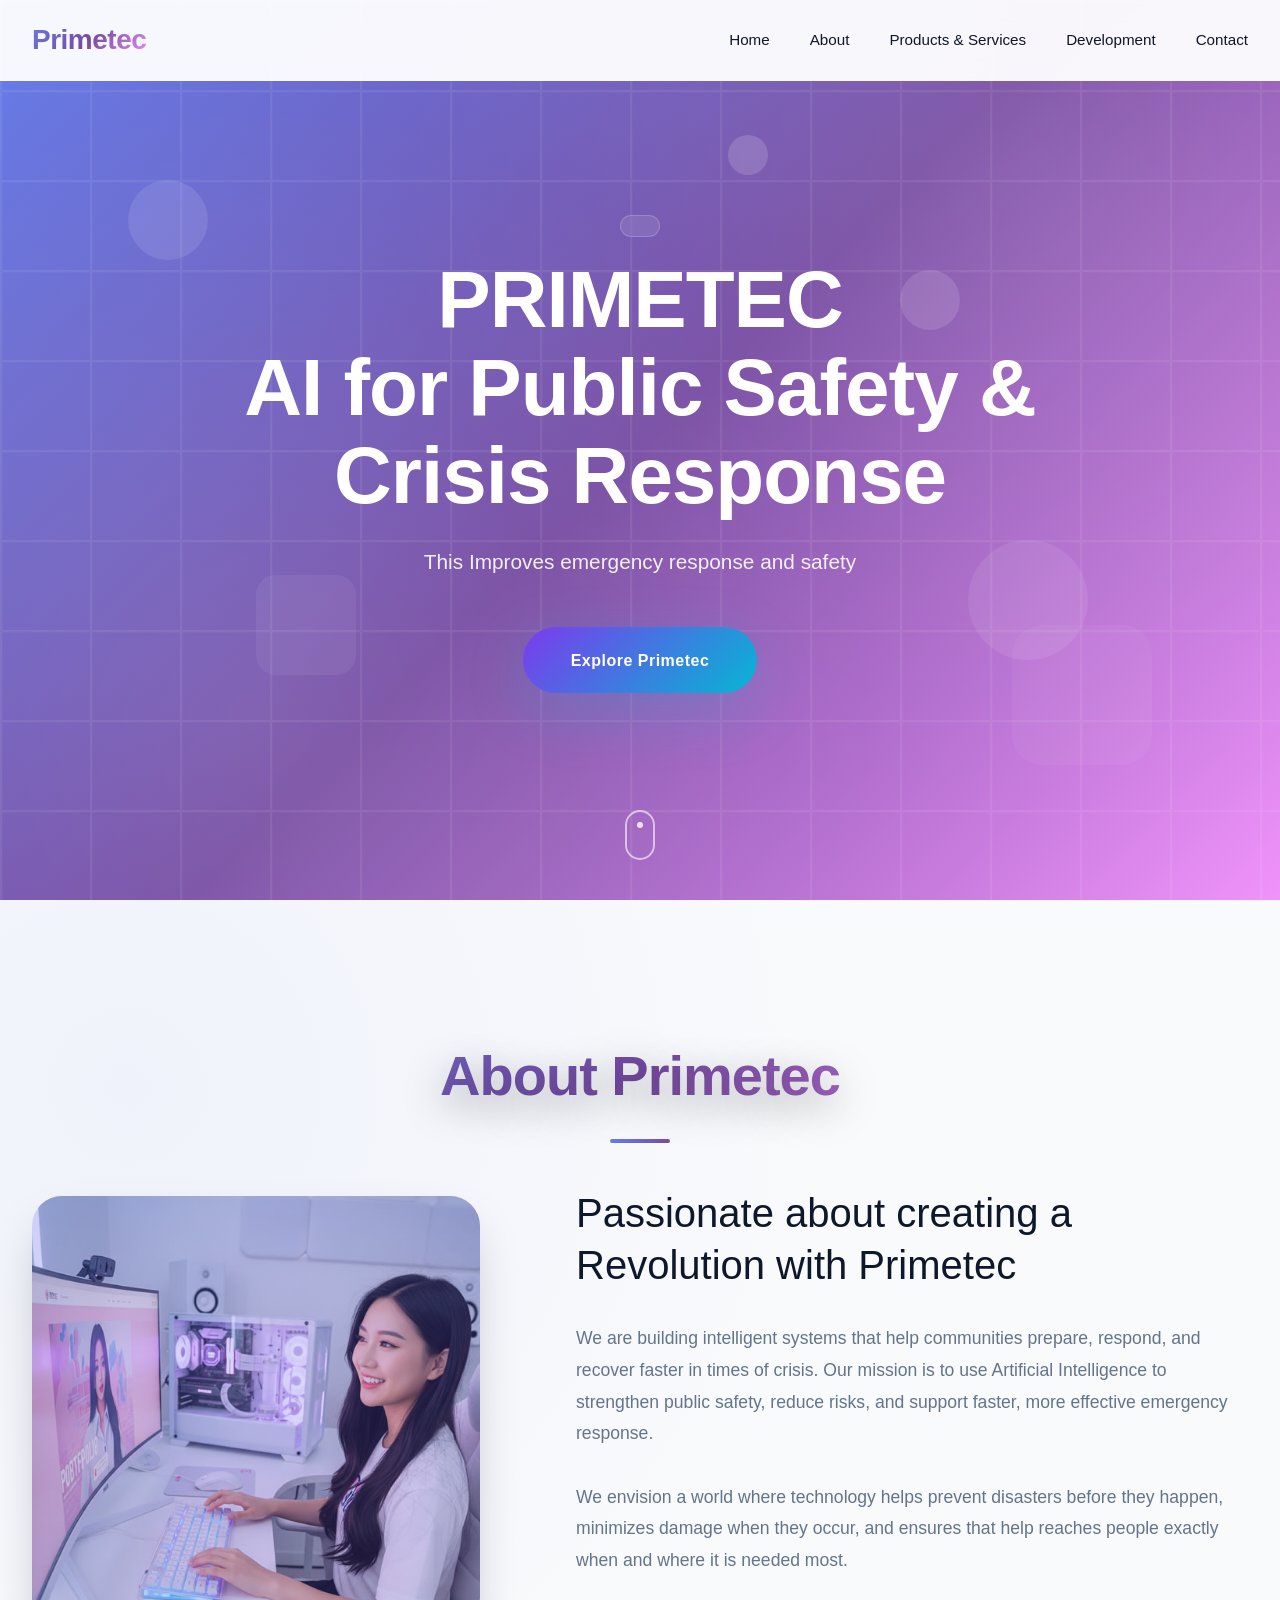
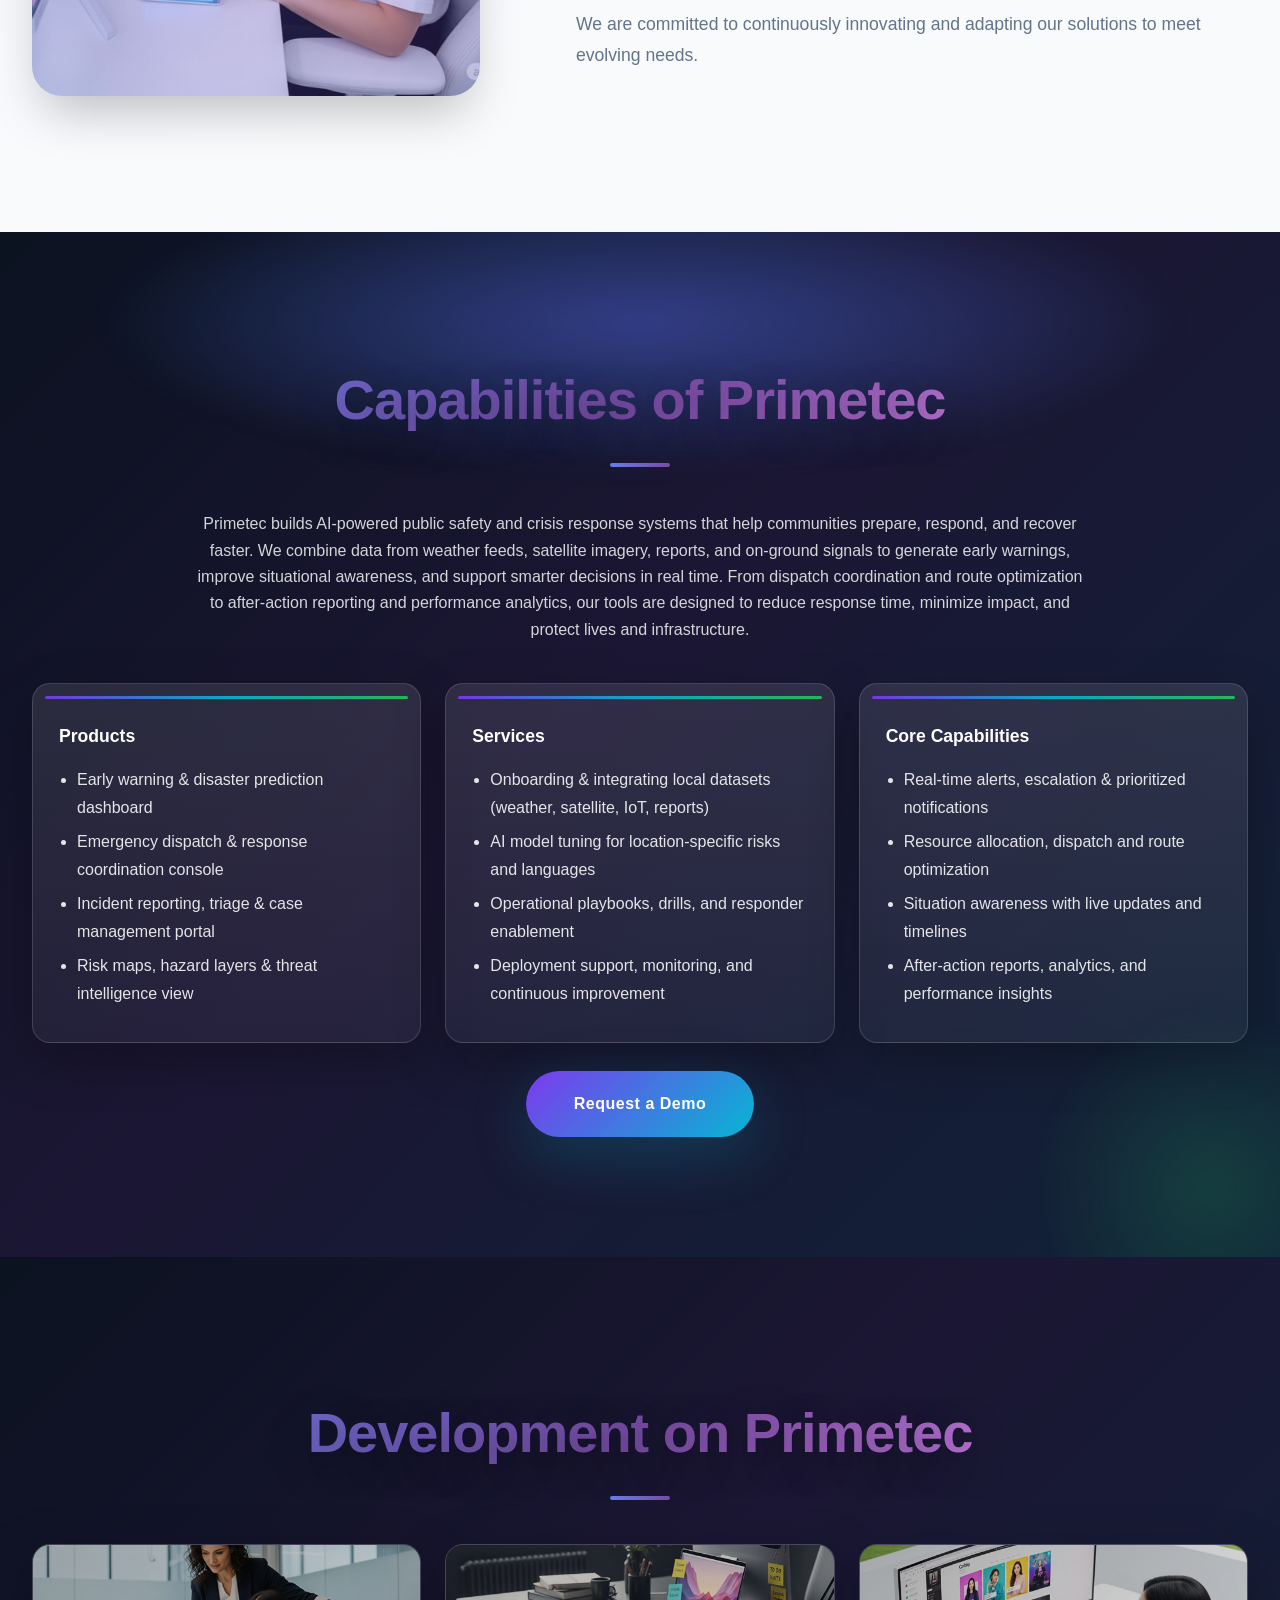
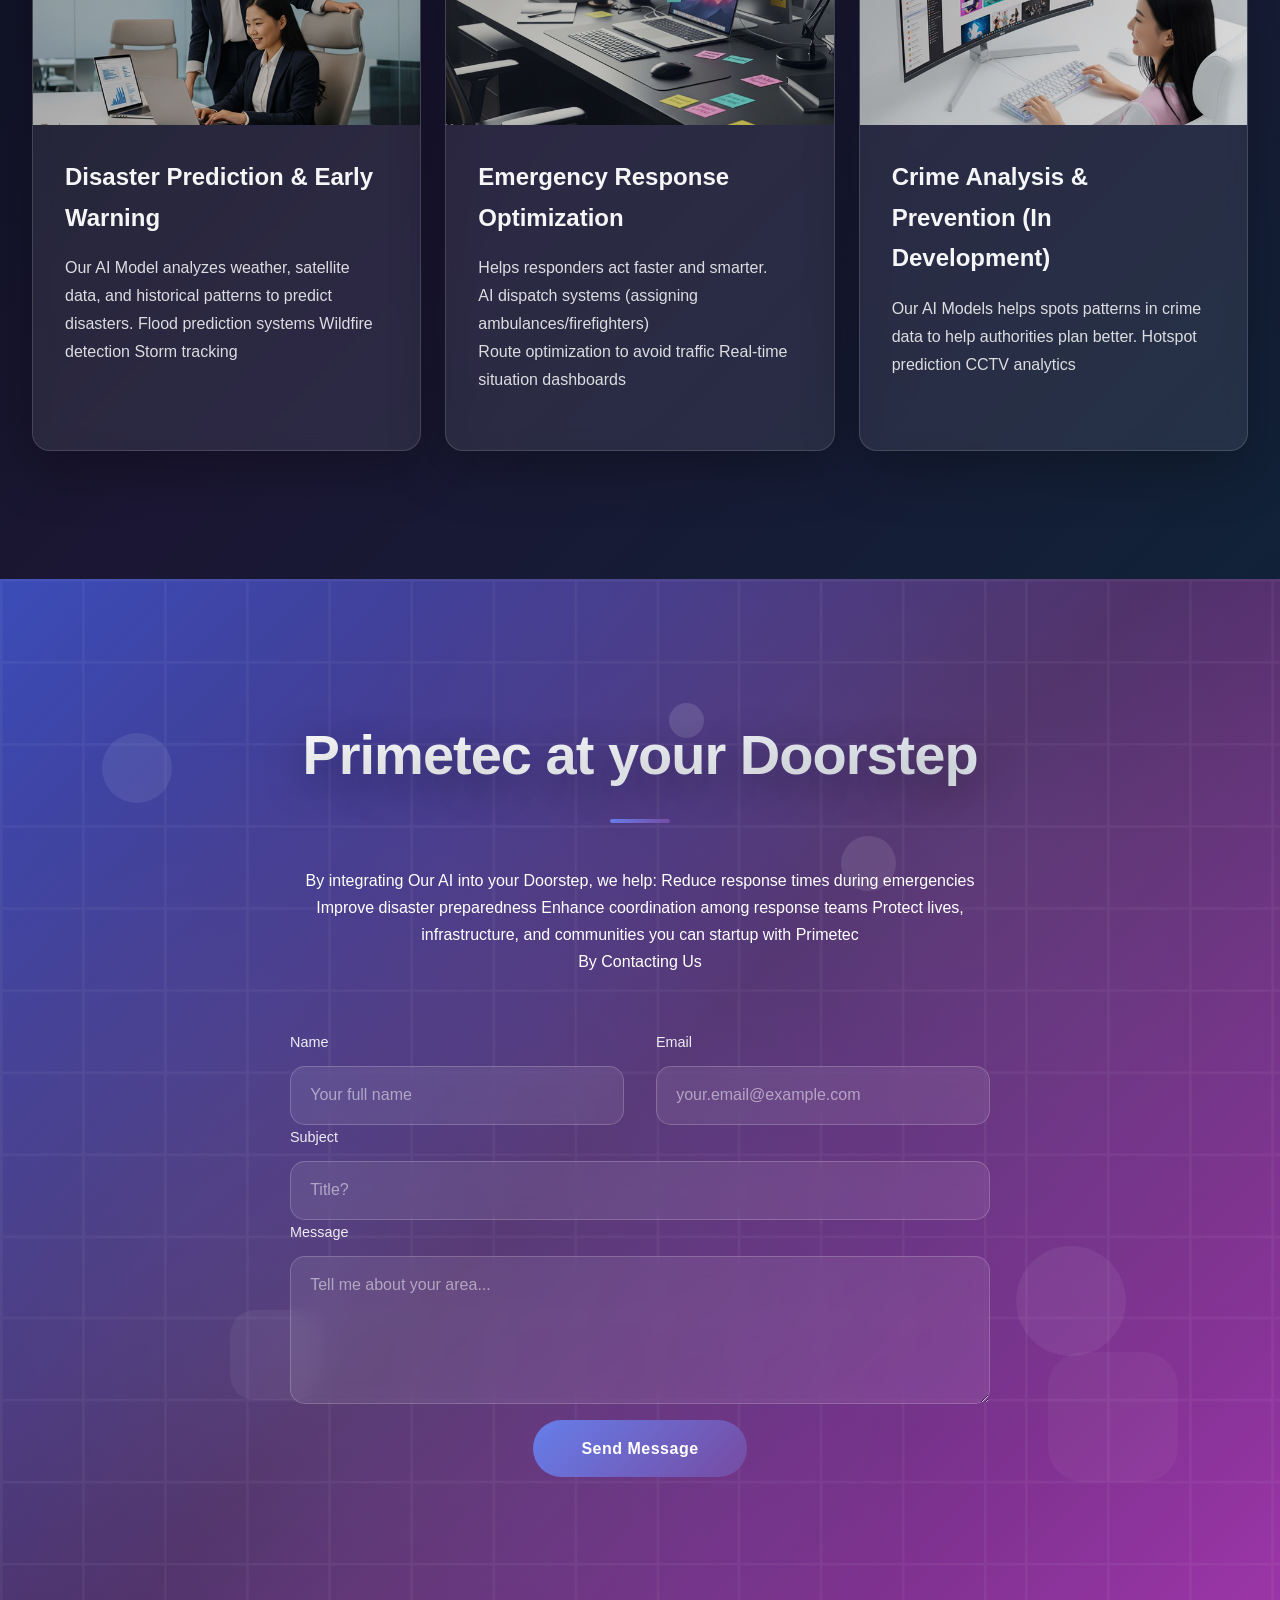
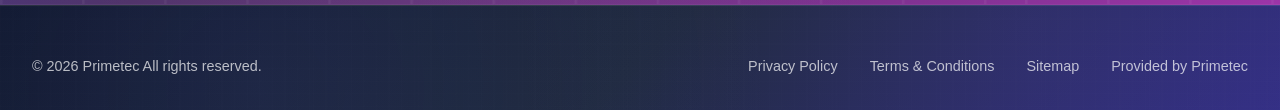
==== index.html @ 4fddcf89 "Add files via upload" ====
<!DOCTYPE html>
<html lang="en">
<head>
    <meta charset="UTF-8">
    <meta name="viewport" content="width=device-width, initial-scale=1.0">
    <title>Primetec</title>
    <link href="templatemo-personal-style.css" rel="stylesheet">

<!--

TemplateMo 593 personal shape

https://templatemo.com/tm-593-personal-shape

-->
</head>
<body>
    <!-- Navigation -->
    <nav id="navbar">
        <div class="nav-container">
            <div class="logo">Primetec</div>
            <ul class="nav-links">
                <li><a href="index.html#home">Home</a></li>
                <li><a href="index.html#about">About</a></li>
                <li><a href="index.html#capabilities">Products &amp; Services</a></li>
                <li><a href="index.html#portfolio">Development</a></li>
                <li><a href="index.html#contact">Contact</a></li>
            </ul>
            <div class="mobile-menu-toggle" id="mobileMenuToggle">
                <div class="hamburger"></div>
                <div class="hamburger"></div>
                <div class="hamburger"></div>
            </div>
        </div>
    </nav>

    <!-- Mobile Menu -->
    <div class="mobile-menu" id="mobileMenu">
        <ul class="mobile-nav-links">
            <li><a href="index.html#home">Home</a></li>
            <li><a href="index.html#about">About</a></li>
            <li><a href="index.html#capabilities">Products &amp; Services</a></li>
            <li><a href="index.html#portfolio">Development</a></li>
            <li><a href="index.html#contact">Contact</a></li>
        </ul>
    </div>

    <!-- Hero Section -->
    <section id="home" class="hero">
        <div class="floating-shapes">
            <div class="shape shape-1"></div>
            <div class="shape shape-2"></div>
            <div class="shape shape-3"></div>
            <div class="shape shape-4"></div>
            <div class="shape shape-5"></div>
            <div class="shape shape-6"></div>
        </div>
        <div class="hero-content">
            <div class="hero-subtitle">
                <span class="hero-ops-label"></span>
                <span class="hero-ops-text"></span>
            </div>
            <h1>PRIMETEC <BR>AI for Public Safety & Crisis Response</h1>
            <p class="subtitle"> This Improves emergency response and safety</p>
            <a href="index.html#portfolio" class="cta-button">Explore Primetec</a>
        </div>
        <div class="scroll-indicator" onclick="document.getElementById('about').scrollIntoView()"></div>
    </section>

    <!-- About Section -->
    <section id="about" class="about">
        <div class="container">
            <h2 class="section-title fade-in">About Primetec</h2>
            <div class="about-content">
                <div class="about-image slide-in-left"></div>
                <div class="about-text slide-in-right">
                    <h3>Passionate about creating a Revolution with Primetec</h3>
                    <p>We are building intelligent systems that help communities prepare, respond, and recover faster in times of crisis. Our mission is to use Artificial Intelligence to strengthen public safety, reduce risks, and support faster, more effective emergency response.</p>
                    <p>We envision a world where technology helps prevent disasters before they happen, minimizes damage when they occur, and ensures that help reaches people exactly when and where it is needed most.</p>
                    <p>We are committed to continuously innovating and adapting our solutions to meet evolving needs.</p>
                </div>
            </div>
        </div>
    </section>

    <!-- Capabilities / Products & Services -->
    <section id="capabilities" class="capabilities">
        <div class="container">
            <h2 class="section-title fade-in">Capabilities of Primetec</h2>
            <p class="section-subtitle fade-in">
                Primetec builds AI-powered public safety and crisis response systems that help communities prepare, respond, and recover faster.
                We combine data from weather feeds, satellite imagery, reports, and on-ground signals to generate early warnings, improve situational awareness, and support smarter decisions in real time.
                From dispatch coordination and route optimization to after-action reporting and performance analytics, our tools are designed to reduce response time, minimize impact, and protect lives and infrastructure.
            </p>

            <div class="capabilities-grid">
                <div class="capability-card">
                    <h3>Products</h3>
                    <ul>
                        <li>Early warning &amp; disaster prediction dashboard</li>
                        <li>Emergency dispatch &amp; response coordination console</li>
                        <li>Incident reporting, triage &amp; case management portal</li>
                        <li>Risk maps, hazard layers &amp; threat intelligence view</li>
                    </ul>
                </div>

                <div class="capability-card">
                    <h3>Services</h3>
                    <ul>
                        <li>Onboarding &amp; integrating local datasets (weather, satellite, IoT, reports)</li>
                        <li>AI model tuning for location-specific risks and languages</li>
                        <li>Operational playbooks, drills, and responder enablement</li>
                        <li>Deployment support, monitoring, and continuous improvement</li>
                    </ul>
                </div>

                <div class="capability-card">
                    <h3>Core Capabilities</h3>
                    <ul>
                        <li>Real-time alerts, escalation &amp; prioritized notifications</li>
                        <li>Resource allocation, dispatch and route optimization</li>
                        <li>Situation awareness with live updates and timelines</li>
                        <li>After-action reports, analytics, and performance insights</li>
                    </ul>
                </div>
            </div>

            <div style="text-align:center; margin-top: 28px;">
                <a href="index.html#contact" class="cta-button">Request a Demo</a>
            </div>
        </div>
    </section>

    <!-- Portfolio Section -->
    <section id="portfolio" class="portfolio">
        <div class="container">
            <h2 class="section-title fade-in">Development on Primetec</h2>
            <div class="portfolio-grid">
                <div class="portfolio-item">
                    <div class="portfolio-image"></div>
                    <div class="portfolio-content">
                        <h4>Disaster Prediction & Early Warning</h4>
                        <p>Our AI Model analyzes weather, satellite data, and historical patterns to predict disasters.

Flood prediction systems
Wildfire detection
Storm tracking</p>
                     
                    </div>
                </div>
                <div class="portfolio-item">
                    <div class="portfolio-image"></div>
                    <div class="portfolio-content">
                        <h4>Emergency Response Optimization</h4>
                        <p>Helps responders act faster and smarter.

<br>AI dispatch systems (assigning ambulances/firefighters)
<br>Route optimization to avoid traffic
 Real-time situation dashboards</p>
                        
                    </div>
                </div>
                <div class="portfolio-item">
                    <div class="portfolio-image"></div>
                    <div class="portfolio-content">
                        <h4> Crime Analysis & Prevention (In Development)</h4>
                        <p>Our AI Models helps spots patterns in crime data to help authorities plan better.

Hotspot prediction
CCTV analytics
</p>
                        
                    </div>
                </div>
            </div>
        </div>
    </section>

    <!-- Contact Section -->
    <section id="contact" class="contact">
        <div class="contact-floating-shapes">
            <div class="contact-shape contact-shape-1"></div>
            <div class="contact-shape contact-shape-2"></div>
            <div class="contact-shape contact-shape-3"></div>
            <div class="contact-shape contact-shape-4"></div>
            <div class="contact-shape contact-shape-5"></div>
            <div class="contact-shape contact-shape-6"></div>
        </div>
        <div class="container">
            <div class="contact-content">
                <h2 class="section-title fade-in">Primetec at your Doorstep</h2>
                <p class="fade-in">By integrating Our AI into your Doorstep, we help:

Reduce response times during emergencies
Improve disaster preparedness
Enhance coordination among response teams
Protect lives, infrastructure, and communities you can startup with Primetec <br>By Contacting Us</p>
                <br>
				<br>
				<form id="contact" action="mailto:admin@primetec.com.ng" method="post">
                    <div class="form-row">
                        <div class="form-group">
                            <label for="name">Name</label>
                            <input type="text" id="name" name="name" placeholder="Your full name" required>
                        </div>
                        <div class="form-group">
                            <label for="email">Email</label>
                            <input type="email" id="email" name="email" placeholder="your.email@example.com" required>
                        </div>
                    </div>
                    <div class="form-group">
                        <label for="subject">Subject</label>
                        <input type="text" id="subject" name="subject" placeholder="Title?" required>
                    </div>
                    <div class="form-group">
                        <label for="message">Message</label>
                        <textarea id="message" name="message" rows="6" placeholder="Tell me about your area..." required></textarea>
                    </div>
                    <button type="submit" id="form-submit" class="submit-btn">Send Message</button>
                </form>
            </div>
        </div>
    </section>

    <!-- Footer -->
    <footer class="footer">
        <div class="container">
            <div class="footer-content">
                <div class="footer-left">
                    <p>&copy; 2026 Primetec All rights reserved.</p>
                </div>
                <div class="footer-right">
                    <a href="privacy-policy.html">Privacy Policy</a>
                    <a href="terms-conditions.html">Terms &amp; Conditions</a>
                    <a href="index.html#sitemap">Sitemap</a>
                    <a href="index.html#" target="_blank" rel="noopener nofollow">Provided by Primetec</a>
                </div>
            </div>
        </div>
    </footer>

<script src="templatemo-personal-javascripts.js"></script>

</body>
</html>
---- templatemo-personal-style.css ----
/*

TemplateMo 593 personal shape

https://templatemo.com/tm-593-personal-shape

*/

@charset "utf-8";
/* CSS Document */

        * {
            margin: 0;
            padding: 0;
            box-sizing: border-box;
        }

        /* Footer */
        .footer {
            background: linear-gradient(135deg, #0f172a 0%, #1e293b 50%, #312e81 100%);
            color: var(--text-light);
            padding: 3rem 0 2rem;
            border-top: 1px solid rgba(255, 255, 255, 0.1);
            position: relative;
            overflow: hidden;
        }

        .footer::before {
            content: '';
            position: absolute;
            top: 0;
            left: 0;
            right: 0;
            bottom: 0;
            background: url('data:image/svg+xml,<svg xmlns="http://www.w3.org/2000/svg" viewBox="0 0 100 100"><defs><pattern id="footer-grid" width="12" height="12" patternUnits="userSpaceOnUse"><path d="M 12 0 L 0 0 0 12" fill="none" stroke="rgba(255,255,255,0.05)" stroke-width="0.5"/></pattern></defs><rect width="100" height="100" fill="url(%23footer-grid)"/></svg>');
            opacity: 0.4;
        }

        .footer::after {
            content: '';
            position: absolute;
            top: 0;
            left: 0;
            right: 0;
            bottom: 0;
            background: radial-gradient(circle at 20% 80%, rgba(99, 102, 241, 0.1) 0%, transparent 50%),
                        radial-gradient(circle at 80% 20%, rgba(139, 92, 246, 0.08) 0%, transparent 50%);
        }

        .footer-content {
            display: flex;
            justify-content: space-between;
            align-items: center;
            flex-wrap: wrap;
            gap: 1rem;
            position: relative;
            z-index: 2;
        }

        .footer-left p {
            color: rgba(255, 255, 255, 0.7);
            font-size: 0.9rem;
            margin: 0;
        }

        .footer-right {
            display: flex;
            gap: 2rem;
            flex-wrap: wrap;
        }

        .footer-right a {
            color: rgba(255, 255, 255, 0.7);
            text-decoration: none;
            font-size: 0.9rem;
            transition: all 0.3s ease;
            position: relative;
        }

        .footer-right a:hover {
            color: var(--text-light);
            transform: translateY(-1px);
        }

        .footer-right a::after {
            content: '';
            position: absolute;
            width: 0;
            height: 1px;
            bottom: -3px;
            left: 0;
            background: var(--primary-color);
            transition: width 0.3s ease;
        }

        .footer-right a:hover::after {
            width: 100%;
        }

        /* Footer Mobile Responsiveness */
        @media (max-width: 768px) {
            .footer-content {
                flex-direction: column;
                text-align: center;
                gap: 1.5rem;
            }

            .footer-right {
                justify-content: center;
                gap: 1.5rem;
            }

            .footer-right a {
                font-size: 0.85rem;
            }
        }

        @media (max-width: 480px) {
            .footer-right {
                flex-direction: column;
                gap: 1rem;
            }
        }

        :root {
            --primary-color: #6366f1;
            --secondary-color: #8b5cf6;
            --accent-color: #f59e0b;
            --accent-pink: #ec4899;
            --accent-cyan: #06b6d4;
            --text-primary: #0f172a;
            --text-secondary: #64748b;
            --text-light: #ffffff;
            --bg-primary: #ffffff;
            --bg-secondary: #f8fafc;
            --bg-dark: #0f172a;
            --bg-card: rgba(255, 255, 255, 0.95);
            --gradient-primary: linear-gradient(135deg, #667eea 0%, #764ba2 100%);
            --gradient-secondary: linear-gradient(135deg, #f093fb 0%, #f5576c 100%);
            --gradient-tertiary: linear-gradient(135deg, #4facfe 0%, #00f2fe 100%);
            --gradient-elegant: linear-gradient(135deg, #667eea 0%, #764ba2 50%, #f093fb 100%);
            --shadow-sm: 0 1px 2px 0 rgba(0, 0, 0, 0.05);
            --shadow-md: 0 4px 6px -1px rgba(0, 0, 0, 0.1), 0 2px 4px -1px rgba(0, 0, 0, 0.06);
            --shadow-lg: 0 10px 15px -3px rgba(0, 0, 0, 0.1), 0 4px 6px -2px rgba(0, 0, 0, 0.05);
            --shadow-xl: 0 20px 25px -5px rgba(0, 0, 0, 0.1), 0 10px 10px -5px rgba(0, 0, 0, 0.04);
            --shadow-2xl: 0 25px 50px -12px rgba(0, 0, 0, 0.25);
            --glass: rgba(255, 255, 255, 0.15);
            --glass-border: rgba(255, 255, 255, 0.2);
        }

        body {
            font-family: 'Segoe UI', 'Roboto', 'Helvetica Neue', 'Arial', sans-serif;
            line-height: 1.7;
            color: var(--text-primary);
            scroll-behavior: smooth;
            overflow-x: hidden;
            background: var(--bg-primary);
        }

        /* Navigation */
        nav {
            position: fixed;
            top: 0;
            width: 100%;
            background: rgba(255, 255, 255, 0.95);
            backdrop-filter: blur(20px);
            z-index: 1000;
            padding: 1rem 0;
            transition: all 0.4s cubic-bezier(0.4, 0, 0.2, 1);
            border-bottom: 1px solid rgba(255, 255, 255, 0.1);
        }

        nav.scrolled {
            background: rgba(255, 255, 255, 0.98);
            box-shadow: var(--shadow-lg);
            padding: 0.75rem 0;
        }

        .nav-container {
            max-width: 1400px;
            margin: 0 auto;
            padding: 0 2rem;
            display: flex;
            justify-content: space-between;
            align-items: center;
        }

        .logo {
            font-family: 'Segoe UI', 'Roboto', 'Helvetica Neue', 'Arial', sans-serif;
            font-size: 1.75rem;
            font-weight: 700;
            background: var(--gradient-elegant);
            -webkit-background-clip: text;
            background-clip: text;
            -webkit-text-fill-color: transparent;
            letter-spacing: -0.5px;
        }

        .nav-links {
            display: flex;
            list-style: none;
            gap: 2.5rem;
            align-items: center;
        }

        .nav-links a {
            text-decoration: none;
            color: var(--text-primary);
            font-weight: 500;
            font-size: 0.95rem;
            transition: all 0.3s cubic-bezier(0.4, 0, 0.2, 1);
            position: relative;
            padding: 0.5rem 0;
        }

        .nav-links a:hover {
            color: var(--primary-color);
            transform: translateY(-1px);
        }

        .nav-links a::after {
            content: '';
            position: absolute;
            width: 0;
            height: 2px;
            bottom: 0;
            left: 50%;
            background: var(--gradient-primary);
            transition: all 0.3s cubic-bezier(0.4, 0, 0.2, 1);
            transform: translateX(-50%);
            border-radius: 1px;
        }

        .nav-links a:hover::after {
            width: 100%;
        }

        /* Mobile Menu */
        .mobile-menu-toggle {
            display: none;
            flex-direction: column;
            cursor: pointer;
            padding: 0.5rem;
            z-index: 1001;
        }

        .hamburger {
            width: 25px;
            height: 3px;
            background: var(--text-primary);
            margin: 3px 0;
            transition: all 0.3s ease;
            border-radius: 1px;
        }

        .mobile-menu-toggle.active .hamburger:nth-child(1) {
            transform: rotate(-45deg) translate(-5px, 6px);
        }

        .mobile-menu-toggle.active .hamburger:nth-child(2) {
            opacity: 0;
        }

        .mobile-menu-toggle.active .hamburger:nth-child(3) {
            transform: rotate(45deg) translate(-5px, -6px);
        }

        .mobile-menu {
            position: fixed;
            top: 0;
            right: -100%;
            width: 100%;
            height: 100vh;
            background: rgba(15, 23, 42, 0.98);
            backdrop-filter: blur(20px);
            display: flex;
            flex-direction: column;
            justify-content: center;
            align-items: center;
            transition: right 0.4s cubic-bezier(0.4, 0, 0.2, 1);
            z-index: 999;
        }

        .mobile-menu.active {
            right: 0;
        }

        .mobile-nav-links {
            list-style: none;
            text-align: center;
        }

        .mobile-nav-links li {
            margin: 2rem 0;
            opacity: 0;
            transform: translateY(30px);
            transition: all 0.4s cubic-bezier(0.4, 0, 0.2, 1);
        }

        .mobile-menu.active .mobile-nav-links li {
            opacity: 1;
            transform: translateY(0);
        }

        .mobile-menu.active .mobile-nav-links li:nth-child(1) { transition-delay: 0.1s; }
        .mobile-menu.active .mobile-nav-links li:nth-child(2) { transition-delay: 0.2s; }
        .mobile-menu.active .mobile-nav-links li:nth-child(3) { transition-delay: 0.3s; }
        .mobile-menu.active .mobile-nav-links li:nth-child(4) { transition-delay: 0.4s; }

        .mobile-nav-links a {
            font-family: 'Segoe UI', 'Roboto', 'Helvetica Neue', 'Arial', sans-serif;
            font-size: 2.5rem;
            font-weight: 500;
            color: var(--text-light);
            text-decoration: none;
            transition: all 0.3s ease;
            background: var(--gradient-elegant);
            -webkit-background-clip: text;
            background-clip: text;
            -webkit-text-fill-color: transparent;
        }

        .mobile-nav-links a:hover {
            transform: scale(1.05);
        }

        /* Hero Section */
        .hero {
            height: 100vh;
            display: flex;
            align-items: center;
            justify-content: center;
            background: var(--gradient-elegant);
            position: relative;
            overflow: hidden;
        }

        .hero::before {
            content: '';
            position: absolute;
            top: 0;
            left: 0;
            right: 0;
            bottom: 0;
            background: url('data:image/svg+xml,<svg xmlns="http://www.w3.org/2000/svg" viewBox="0 0 100 100"><defs><pattern id="grid" width="10" height="10" patternUnits="userSpaceOnUse"><path d="M 10 0 L 0 0 0 10" fill="none" stroke="rgba(255,255,255,0.1)" stroke-width="0.5"/></pattern></defs><rect width="100" height="100" fill="url(%23grid)"/></svg>');
            animation: float 25s ease-in-out infinite;
            opacity: 0.7;
        }

        .hero::after {
            content: '';
            position: absolute;
            top: 0;
            left: 0;
            right: 0;
            bottom: 0;
            background: radial-gradient(circle at 20% 80%, rgba(255, 255, 255, 0.1) 0%, transparent 50%),
                        radial-gradient(circle at 80% 20%, rgba(255, 255, 255, 0.1) 0%, transparent 50%);
            animation: pulse 4s ease-in-out infinite alternate;
        }

        /* Floating Shapes */
        .floating-shapes {
            position: absolute;
            top: 0;
            left: 0;
            width: 100%;
            height: 100%;
            pointer-events: none;
            z-index: 1;
        }

        .shape {
            position: absolute;
            background: rgba(255, 255, 255, 0.1);
            border-radius: 50%;
        }

        .shape-1 {
            width: 80px;
            height: 80px;
            top: 20%;
            left: 10%;
            animation: floatShape1 20s ease-in-out infinite;
        }

        .shape-2 {
            width: 120px;
            height: 120px;
            top: 60%;
            right: 15%;
            background: rgba(255, 255, 255, 0.08);
            animation: floatShape2 25s ease-in-out infinite reverse;
        }

        .shape-3 {
            width: 60px;
            height: 60px;
            top: 30%;
            right: 25%;
            background: rgba(255, 255, 255, 0.12);
            animation: floatShape3 18s ease-in-out infinite;
        }

        .shape-4 {
            width: 100px;
            height: 100px;
            bottom: 25%;
            left: 20%;
            background: rgba(255, 255, 255, 0.06);
            border-radius: 20px;
            animation: floatShape4 22s ease-in-out infinite;
        }

        .shape-5 {
            width: 40px;
            height: 40px;
            top: 15%;
            right: 40%;
            background: rgba(255, 255, 255, 0.15);
            animation: floatShape5 16s ease-in-out infinite reverse;
        }

        .shape-6 {
            width: 140px;
            height: 140px;
            bottom: 15%;
            right: 10%;
            background: rgba(255, 255, 255, 0.04);
            border-radius: 30px;
            animation: floatShape6 28s ease-in-out infinite;
        }

        @keyframes floatShape1 {
            0%, 100% { transform: translateY(0px) translateX(0px) rotate(0deg); }
            25% { transform: translateY(-30px) translateX(20px) rotate(90deg); }
            50% { transform: translateY(-15px) translateX(-10px) rotate(180deg); }
            75% { transform: translateY(-40px) translateX(15px) rotate(270deg); }
        }

        @keyframes floatShape2 {
            0%, 100% { transform: translateY(0px) translateX(0px) scale(1); }
            33% { transform: translateY(25px) translateX(-20px) scale(1.1); }
            66% { transform: translateY(-20px) translateX(25px) scale(0.9); }
        }

        @keyframes floatShape3 {
            0%, 100% { transform: translateY(0px) translateX(0px) rotate(0deg); }
            50% { transform: translateY(-25px) translateX(-30px) rotate(180deg); }
        }

        @keyframes floatShape4 {
            0%, 100% { transform: translateY(0px) translateX(0px) rotate(0deg); }
            25% { transform: translateY(20px) translateX(-15px) rotate(45deg); }
            50% { transform: translateY(-10px) translateX(30px) rotate(90deg); }
            75% { transform: translateY(15px) translateX(-20px) rotate(135deg); }
        }

        @keyframes floatShape5 {
            0%, 100% { transform: translateY(0px) translateX(0px) scale(1); }
            50% { transform: translateY(-35px) translateX(20px) scale(1.2); }
        }

        @keyframes floatShape6 {
            0%, 100% { transform: translateY(0px) translateX(0px) rotate(0deg); }
            33% { transform: translateY(-15px) translateX(10px) rotate(60deg); }
            66% { transform: translateY(10px) translateX(-25px) rotate(120deg); }
        }

        @keyframes float {
            0%, 100% { transform: translateY(0px) rotate(0deg); }
            50% { transform: translateY(-20px) rotate(1deg); }
        }

        @keyframes pulse {
            0% { opacity: 0.5; }
            100% { opacity: 0.8; }
        }

        .hero-content {
            text-align: center;
            color: var(--text-light);
            z-index: 2;
            position: relative;
            max-width: 900px;
            padding: 0 2rem;
        }

        .hero-subtitle {
            display: inline-flex;
            gap: 10px;
            align-items: center;
            justify-content: center;
            flex-wrap: wrap;
            font-size: 0.95rem;
            font-weight: 500;
            letter-spacing: 0.5px;
            opacity: 0;
            transform: translateY(30px);
            animation: fadeInUp 1s ease 0.2s forwards;
            margin: 0 auto 1.2rem;
            padding: 10px 14px;
            border-radius: 999px;
            background: rgba(255, 255, 255, 0.10);
            border: 1px solid rgba(255, 255, 255, 0.18);
            backdrop-filter: blur(10px);
            -webkit-backdrop-filter: blur(10px);
            color: rgba(255, 255, 255, 0.85);
        }

        .hero-ops-label {
            font-weight: 700;
            color: rgba(255, 255, 255, 0.94);
        }

        .hero-ops-text {
            color: rgba(255, 255, 255, 0.82);
        }

        .hero h1 {
            font-family: 'Segoe UI', 'Roboto', 'Helvetica Neue', 'Arial', sans-serif;
            font-size: 5rem;
            font-weight: 700;
            margin-bottom: 1.5rem;
            opacity: 0;
            transform: translateY(30px);
            animation: fadeInUp 1s ease 0.4s forwards;
            line-height: 1.1;
            letter-spacing: -1px;
        }

        .hero .subtitle {
            font-size: 1.3rem;
            margin-bottom: 3rem;
            opacity: 0;
            transform: translateY(30px);
            animation: fadeInUp 1s ease 0.6s forwards;
            color: rgba(255, 255, 255, 0.9);
            font-weight: 400;
            max-width: 600px;
            margin-left: auto;
            margin-right: auto;
        }

        .cta-button {
            display: inline-block;
            padding: 1.2rem 3rem;
            background: rgba(255, 255, 255, 0.2);
            color: var(--text-light);
            text-decoration: none;
            border-radius: 50px;
            font-weight: 600;
            font-size: 1rem;
            transform: translateY(30px);
            opacity: 0;
            animation: fadeInUp 1s ease 0.8s forwards;
            transition: all 0.4s cubic-bezier(0.4, 0, 0.2, 1);
            border: 2px solid rgba(255, 255, 255, 0.3);
            backdrop-filter: blur(10px);
            letter-spacing: 0.5px;
        }

        .cta-button:hover {
            transform: translateY(-3px);
            background: rgba(255, 255, 255, 0.25);
            box-shadow: 0 20px 40px rgba(0, 0, 0, 0.2);
            border-color: rgba(255, 255, 255, 0.4);
        }

        @keyframes fadeInUp {
            to {
                opacity: 1;
                transform: translateY(0);
            }
        }

        /* Scroll Indicator */
        .scroll-indicator {
            position: absolute;
            bottom: 40px;
            left: 50%;
            transform: translateX(-50%);
            width: 30px;
            height: 50px;
            border: 2px solid rgba(255, 255, 255, 0.6);
            border-radius: 25px;
            cursor: pointer;
            transition: all 0.3s ease;
        }

        .scroll-indicator:hover {
            border-color: rgba(255, 255, 255, 0.9);
        }

        .scroll-indicator::before {
            content: '';
            position: absolute;
            top: 10px;
            left: 50%;
            width: 6px;
            height: 6px;
            background: rgba(255, 255, 255, 0.8);
            border-radius: 50%;
            transform: translateX(-50%);
            animation: scroll 2s infinite;
        }

        @keyframes scroll {
            0% { transform: translateX(-50%) translateY(0); opacity: 1; }
            100% { transform: translateX(-50%) translateY(20px); opacity: 0; }
        }

        /* Section Styles */
        section {
            padding: 8rem 0;
        }

        .container {
            max-width: 1400px;
            margin: 0 auto;
            padding: 0 2rem;
        }

        .section-title {
            text-align: center;
            font-family: 'Segoe UI', 'Roboto', 'Helvetica Neue', 'Arial', sans-serif;
            font-size: 3.5rem;
            font-weight: 600;
            margin-bottom: 4rem;
            background: var(--gradient-elegant);
            -webkit-background-clip: text;
            background-clip: text;
            -webkit-text-fill-color: transparent;
            letter-spacing: -1px;
            position: relative;
        }

        .section-title::after {
            content: '';
            position: absolute;
            width: 60px;
            height: 4px;
            background: var(--gradient-primary);
            bottom: -20px;
            left: 50%;
            transform: translateX(-50%);
            border-radius: 2px;
        }

        /* About Section */
        .about {
            background: var(--bg-secondary);
            position: relative;
        }

        .about::before {
            content: '';
            position: absolute;
            top: 0;
            left: 0;
            right: 0;
            bottom: 0;
            background: radial-gradient(circle at 10% 20%, rgba(99, 102, 241, 0.05) 0%, transparent 50%);
        }

        .about-content {
            display: grid;

            grid-template-columns: 1fr 1.5fr;
            gap: 6rem;
            align-items: center;
            position: relative;
        }

        .about-image {
            width: 100%;
            height: 500px;
            background: url('images/smiling-girl-computer-desktop.jpg') center/cover;
            border-radius: 30px;
            position: relative;
            overflow: hidden;
            box-shadow: var(--shadow-2xl);
            transform: rotate(-2deg);
            transition: transform 0.4s ease;
        }

        .about-image:hover {
            transform: rotate(0deg) scale(1.02);
        }

        .about-image::before {
            content: '';
            position: absolute;
            top: 0;
            left: 0;
            right: 0;
            bottom: 0;
            background: linear-gradient(135deg, rgba(99, 102, 241, 0.3) 0%, rgba(139, 92, 246, 0.2) 100%);
            transition: opacity 0.3s ease;
        }

        .about-image:hover::before {
            opacity: 0.7;
        }

        .about-image::after {

        }

        .about-text h3 {
            font-family: 'Segoe UI', 'Roboto', 'Helvetica Neue', 'Arial', sans-serif;
            font-size: 2.5rem;
            margin-bottom: 2rem;
            color: var(--text-primary);
            font-weight: 500;
            line-height: 1.3;
        }

        .about-text p {
            font-size: 1.1rem;
            color: var(--text-secondary);
            margin-bottom: 2rem;
            line-height: 1.8;
        }

        .skills {
            display: flex;
            gap: 1rem;
            flex-wrap: wrap;
            margin-top: 3rem;
        }

        .skill-tag {
            padding: 0.75rem 1.5rem;
            background: var(--bg-card);
            color: var(--primary-color);
            border-radius: 30px;
            font-size: 0.9rem;
            font-weight: 600;
            border: 1px solid rgba(99, 102, 241, 0.2);
            transition: all 0.3s ease;
            backdrop-filter: blur(10px);
        }

        .skill-tag:hover {
            background: var(--primary-color);
            color: var(--text-light);
            transform: translateY(-2px);
            box-shadow: var(--shadow-lg);
        }

        /* Portfolio Section */
        .portfolio {
            background: var(--bg-primary);
        }

        .portfolio-grid {
            display: grid;
            grid-template-columns: repeat(3, 1fr);
            gap: 3rem;
            margin-top: 2rem;
        }

        .portfolio-item {
            background: var(--bg-card);
            border-radius: 25px;
            overflow: hidden;
            box-shadow: var(--shadow-lg);
            transition: all 0.4s cubic-bezier(0.4, 0, 0.2, 1);
            transform: translateY(20px);
            opacity: 0;
            border: 1px solid rgba(255, 255, 255, 0.2);
            backdrop-filter: blur(10px);
        }

        .portfolio-item.animate {
            transform: translateY(0);
            opacity: 1;
        }

        .portfolio-item:hover {
            transform: translateY(-15px);
            box-shadow: var(--shadow-2xl);
        }

        .portfolio-image {
            width: 100%;
            height: 180px;
            background: var(--gradient-primary);
            position: relative;
            overflow: hidden;
            background-size: cover;
            background-position: center;
        }

        .portfolio-item:nth-child(1) .portfolio-image {
            background-image: url('images/working-business-women.jpg');
        }

        .portfolio-item:nth-child(2) .portfolio-image {
            background-image: url('images/computer-desk-stickers.jpg');
        }

        .portfolio-item:nth-child(3) .portfolio-image {
            background-image: url('images/curved-display-pinky-girl.jpg');
        }

        .portfolio-item:nth-child(4) .portfolio-image {
            background-image: url('images/dashboard-interfaces-transparent-displays.jpg');
        }

        .portfolio-item:nth-child(5) .portfolio-image {
            background-image: url('images/marketing-strategy-women.jpg');
        }

        .portfolio-item:nth-child(6) .portfolio-image {
            background-image: url('images/portfolio-website-girl.jpg');
        }

        .portfolio-image::before {
            content: '';
            position: absolute;
            top: 0;
            left: 0;
            right: 0;
            bottom: 0;
            background: linear-gradient(135deg, rgba(0, 0, 0, 0.3) 0%, rgba(0, 0, 0, 0.1) 100%);
            transition: all 0.3s ease;
        }

        .portfolio-item:hover .portfolio-image::before {
            background: linear-gradient(135deg, rgba(99, 102, 241, 0.4) 0%, rgba(139, 92, 246, 0.3) 100%);
        }

        .portfolio-content {
            padding: 2rem;
        }

        .portfolio-content h4 {
            font-family: 'Segoe UI', 'Roboto', 'Helvetica Neue', 'Arial', sans-serif;
            font-size: 1.5rem;
            margin-bottom: 1rem;
            color: var(--text-primary);
            font-weight: 600;
        }

        .portfolio-content p {
            color: var(--text-secondary);
            margin-bottom: 1.5rem;
            line-height: 1.7;
        }

        .portfolio-tech {
            display: flex;
            gap: 0.75rem;
            flex-wrap: wrap;
        }

        .tech-tag {
            padding: 0.4rem 1rem;
            background: var(--bg-secondary);
            color: var(--text-secondary);
            border-radius: 20px;
            font-size: 0.85rem;
            font-weight: 500;
            transition: all 0.3s ease;
        }

        .tech-tag:hover {
            background: var(--primary-color);
            color: var(--text-light);
        }

        /* Contact Section */
        .contact {
            background: linear-gradient(135deg, #3b4cb8 0%, #4a2c65 50%, #9c35a8 100%);
            color: var(--text-light);
            position: relative;
            overflow: hidden;
        }

        .contact::before {
            content: '';
            position: absolute;
            top: 0;
            left: 0;
            right: 0;
            bottom: 0;
            background: url('data:image/svg+xml,<svg xmlns="http://www.w3.org/2000/svg" viewBox="0 0 100 100"><defs><pattern id="contact-grid" width="8" height="8" patternUnits="userSpaceOnUse"><path d="M 8 0 L 0 0 0 8" fill="none" stroke="rgba(255,255,255,0.08)" stroke-width="0.5"/></pattern></defs><rect width="100" height="100" fill="url(%23contact-grid)"/></svg>');
            animation: contactFloat 30s ease-in-out infinite;
            opacity: 0.6;
        }

        .contact::after {
            content: '';
            position: absolute;
            top: 0;
            left: 0;
            right: 0;
            bottom: 0;
            background: radial-gradient(circle at 25% 75%, rgba(255, 255, 255, 0.08) 0%, transparent 50%),
                        radial-gradient(circle at 75% 25%, rgba(255, 255, 255, 0.06) 0%, transparent 50%),
                        radial-gradient(circle at 50% 50%, rgba(139, 92, 246, 0.1) 0%, transparent 70%);
            animation: contactPulse 6s ease-in-out infinite alternate;
        }

        /* Contact Floating Shapes */
        .contact-floating-shapes {
            position: absolute;
            top: 0;
            left: 0;
            width: 100%;
            height: 100%;
            pointer-events: none;
            z-index: 1;
        }

        .contact-shape {
            position: absolute;
            background: rgba(255, 255, 255, 0.08);
            border-radius: 50%;
        }

        .contact-shape-1 {
            width: 70px;
            height: 70px;
            top: 15%;
            left: 8%;
            animation: contactFloatShape1 24s ease-in-out infinite;
        }

        .contact-shape-2 {
            width: 110px;
            height: 110px;
            top: 65%;
            right: 12%;
            background: rgba(255, 255, 255, 0.06);
            animation: contactFloatShape2 28s ease-in-out infinite reverse;
        }

        .contact-shape-3 {
            width: 55px;
            height: 55px;
            top: 25%;
            right: 30%;
            background: rgba(255, 255, 255, 0.1);
            animation: contactFloatShape3 20s ease-in-out infinite;
        }

        .contact-shape-4 {
            width: 90px;
            height: 90px;
            bottom: 20%;
            left: 18%;
            background: rgba(255, 255, 255, 0.05);
            border-radius: 25px;
            animation: contactFloatShape4 26s ease-in-out infinite;
        }

        .contact-shape-5 {
            width: 35px;
            height: 35px;
            top: 12%;
            right: 45%;
            background: rgba(255, 255, 255, 0.12);
            animation: contactFloatShape5 18s ease-in-out infinite reverse;
        }

        .contact-shape-6 {
            width: 130px;
            height: 130px;
            bottom: 12%;
            right: 8%;
            background: rgba(255, 255, 255, 0.04);
            border-radius: 35px;
            animation: contactFloatShape6 32s ease-in-out infinite;
        }

        @keyframes contactFloatShape1 {
            0%, 100% { transform: translateY(0px) translateX(0px) rotate(0deg); }
            25% { transform: translateY(-25px) translateX(15px) rotate(90deg); }
            50% { transform: translateY(-10px) translateX(-8px) rotate(180deg); }
            75% { transform: translateY(-35px) translateX(12px) rotate(270deg); }
        }

        @keyframes contactFloatShape2 {
            0%, 100% { transform: translateY(0px) translateX(0px) scale(1); }
            33% { transform: translateY(20px) translateX(-15px) scale(1.05); }
            66% { transform: translateY(-15px) translateX(20px) scale(0.95); }
        }

        @keyframes contactFloatShape3 {
            0%, 100% { transform: translateY(0px) translateX(0px) rotate(0deg); }
            50% { transform: translateY(-20px) translateX(-25px) rotate(180deg); }
        }

        @keyframes contactFloatShape4 {
            0%, 100% { transform: translateY(0px) translateX(0px) rotate(0deg); }
            25% { transform: translateY(15px) translateX(-12px) rotate(30deg); }
            50% { transform: translateY(-8px) translateX(25px) rotate(60deg); }
            75% { transform: translateY(12px) translateX(-18px) rotate(90deg); }
        }

        @keyframes contactFloatShape5 {
            0%, 100% { transform: translateY(0px) translateX(0px) scale(1); }
            50% { transform: translateY(-30px) translateX(15px) scale(1.15); }
        }

        @keyframes contactFloatShape6 {
            0%, 100% { transform: translateY(0px) translateX(0px) rotate(0deg); }
            33% { transform: translateY(-12px) translateX(8px) rotate(45deg); }
            66% { transform: translateY(8px) translateX(-20px) rotate(90deg); }
        }

        @keyframes contactFloat {
            0%, 100% { transform: translateY(0px) rotate(0deg); }
            33% { transform: translateY(-15px) rotate(0.5deg); }
            66% { transform: translateY(-10px) rotate(-0.5deg); }
        }

        @keyframes contactPulse {
            0% { opacity: 0.4; }
            100% { opacity: 0.7; }
        }

        .contact-content {
            text-align: center;
            max-width: 700px;
            margin: 0 auto;
            position: relative;
            z-index: 10;
        }

        .contact .section-title {
            color: var(--text-light);
            background: linear-gradient(135deg, #ffffff 0%, #e2e8f0 100%);
            -webkit-background-clip: text;
            background-clip: text;
            -webkit-text-fill-color: transparent;
        }

        .contact-form {
            display: grid;
            gap: 2rem;
            margin-top: 3rem;
        }

        .form-row {
            display: grid;
            grid-template-columns: 1fr 1fr;
            gap: 2rem;
        }

        .form-group {
            display: grid;
            gap: 0.75rem;
            text-align: left;
        }

        .form-group label {
            font-weight: 500;
            color: rgba(255, 255, 255, 0.9);
            font-size: 0.9rem;
        }

        .form-group input,
        .form-group textarea {
            padding: 1.2rem;
            border: 1px solid rgba(255, 255, 255, 0.2);
            border-radius: 15px;
            background: rgba(255, 255, 255, 0.08);
            color: var(--text-light);
            font-family: 'Segoe UI', 'Roboto', 'Helvetica Neue', 'Arial', sans-serif;
            font-size: 1rem;
            font-weight: 400;
            transition: all 0.3s cubic-bezier(0.4, 0, 0.2, 1);
            backdrop-filter: blur(10px);
            resize: vertical;
        }

        .form-group input:focus,
        .form-group textarea:focus {
            outline: none;
            background: rgba(255, 255, 255, 0.12);
            border-color: var(--primary-color);
            box-shadow: 0 0 0 3px rgba(99, 102, 241, 0.1);
        }

        .form-group input::placeholder,
        .form-group textarea::placeholder {
            color: rgba(255, 255, 255, 0.5);
        }

        .submit-btn {
            padding: 1.2rem 3rem;
            background: var(--gradient-primary);
            color: var(--text-light);
            border: none;
            border-radius: 50px;
            font-size: 1rem;
            font-weight: 600;
            cursor: pointer;
            transition: all 0.4s cubic-bezier(0.4, 0, 0.2, 1);
            margin-top: 1rem;
            letter-spacing: 0.5px;
        }

        .submit-btn:hover {
            transform: translateY(-3px);
            box-shadow: 0 20px 40px rgba(99, 102, 241, 0.3);
        }

        /* Animation Classes */
        .fade-in {
            opacity: 0;
            transform: translateY(40px);
            transition: all 0.8s cubic-bezier(0.4, 0, 0.2, 1);
        }

        .fade-in.animate {
            opacity: 1;
            transform: translateY(0);
        }

        .slide-in-left {
            opacity: 0;
            transform: translateX(-60px);
            transition: all 0.8s cubic-bezier(0.4, 0, 0.2, 1);
        }

        .slide-in-left.animate {
            opacity: 1;
            transform: translateX(0);
        }

        .slide-in-right {
            opacity: 0;
            transform: translateX(60px);
            transition: all 0.8s cubic-bezier(0.4, 0, 0.2, 1);
        }

        .slide-in-right.animate {
            opacity: 1;
            transform: translateX(0);
        }

        /* Mobile Responsiveness */
        @media (max-width: 1024px) {
            .portfolio-grid {
                grid-template-columns: repeat(2, 1fr);
                gap: 2rem;
            }

            .about-content {
                grid-template-columns: 1fr;
                gap: 4rem;
            }

            .hero h1 {
                font-size: 4rem;
            }
        }

        @media (max-width: 768px) {
            .nav-links {
                display: none;
            }

            .mobile-menu-toggle {
                display: flex;
            }

            .hero h1 {
                font-size: 3rem;
            }

            .hero .subtitle {
                font-size: 1.1rem;
            }

            .section-title {
                font-size: 2.5rem;
            }

            .portfolio-grid {
                grid-template-columns: 1fr;
            }

            .container {
                padding: 0 1.5rem;
            }

            section {
                padding: 5rem 0;
            }

            .form-row {
                grid-template-columns: 1fr;
                gap: 1.5rem;
            }

            .about-text h3 {
                font-size: 2rem;
            }

            .skills {
                margin-top: 2rem;
            }
        }

        @media (max-width: 480px) {
            .hero h1 {
                font-size: 2.5rem;
            }

            .section-title {
                font-size: 2rem;
            }

            .nav-container {
                padding: 0 1rem;
            }

            .container {
                padding: 0 1rem;
            }
        }

        .section-subtitle {
            margin: 10px auto 0;
            max-width: 900px;
            text-align: center;
            color: rgba(255, 255, 255, 0.75);
            line-height: 1.65;
        }

        /* Capabilities */
        .capabilities {
            position: relative;
            padding: 120px 0;
            background: linear-gradient(135deg, #0b1220 0%, #1b1633 45%, #112238 100%);
        }

        .capabilities-grid {
            margin-top: 40px;
            display: grid;
            grid-template-columns: repeat(3, minmax(0, 1fr));
            gap: 24px;
        }

        .capability-card {
            padding: 28px 26px;
            border-radius: 18px;
            background: rgba(255, 255, 255, 0.06);
            border: 1px solid rgba(255, 255, 255, 0.12);
            box-shadow: 0 18px 50px rgba(0, 0,  0, 0.25);
            transition: transform 0.25s ease, box-shadow 0.25s ease, border-color 0.25s ease;
        }

        .capability-card:hover {
            transform: translateY(-6px);
            border-color: rgba(255, 255, 255, 0.22);
            box-shadow: 0 22px 65px rgba(0, 0, 0, 0.35);
        }

        .capability-card h3 {
            font-size: 1.1rem;
            margin-bottom: 14px;
            color: #fff;
        }

        .capability-card ul {
            margin: 0;
            padding-left: 18px;
            color: rgba(255, 255, 255, 0.82);
            line-height: 1.75;
        }

        .capability-card li {
            margin: 6px 0;
        }

        @media (max-width: 980px) {
            .capabilities-grid {
                grid-template-columns: 1fr;
            }
        }

        /* ---------- Visual polish overrides (Neat + colorful) ---------- */
        :root {
            --accent-1: #7c3aed; /* purple */
            --accent-2: #06b6d4; /* cyan */
            --accent-3: #22c55e; /* green */
            --panel: rgba(255, 255, 255, 0.08);
            --panel-border: rgba(255, 255, 255, 0.14);
        }

        .section-title {
            text-shadow: 0 12px 40px rgba(0, 0, 0, 0.35);
        }

        .cta-button {
            background: linear-gradient(135deg, var(--accent-1), var(--accent-2));
            border: 0;
            box-shadow: 0 18px 60px rgba(6, 182, 212, 0.22);
        }

        .cta-button:hover {
            filter: brightness(1.05);
            transform: translateY(-2px);
        }

        /* Capabilities section: brighter + more contrast */
        .capabilities {
            overflow: hidden;
        }

        .capabilities::before {
            content: "";
            position: absolute;
            inset: -120px -120px auto -120px;
            height: 420px;
            background:
                radial-gradient(closest-side, rgba(124, 58, 237, 0.30), transparent 70%),
                radial-gradient(closest-side, rgba(6, 182, 212, 0.26), transparent 72%);
            filter: blur(10px);
            pointer-events: none;
        }

        .capabilities::after {
            content: "";
            position: absolute;
            right: -140px;
            bottom: -140px;
            width: 420px;
            height: 420px;
            background: radial-gradient(circle, rgba(34, 197, 94, 0.18), transparent 60%);
            filter: blur(8px);
            pointer-events: none;
        }

        .capabilities .section-subtitle {
            color: rgba(255, 255, 255, 0.82);
        }

        .capabilities .section-title {
            color: rgba(255, 255, 255, 0.96);
        }

        .capability-card {
            position: relative;
            background: linear-gradient(180deg, rgba(255, 255, 255, 0.10), rgba(255, 255, 255, 0.05));
            border: 1px solid var(--panel-border);
        }

        .capability-card::before {
            content: "";
            position: absolute;
            top: 12px;
            left: 12px;
            right: 12px;
            height: 3px;
            border-radius: 999px;
            background: linear-gradient(90deg, var(--accent-1), var(--accent-2), var(--accent-3));
            opacity: 0.9;
        }

        .capability-card h3 {
            margin-top: 10px;
        }

        .capability-card ul {
            color: rgba(255, 255, 255, 0.88);
        }

        /* Portfolio cards: make them match the new style */
        .portfolio {
            background: linear-gradient(135deg, #0b1220 0%, #1b1633 45%, #112238 100%);
        }

        .portfolio .section-title {
            color: rgba(255, 255, 255, 0.96);
        }

        .portfolio-grid {
            gap: 24px;
        }

        .portfolio-item {
            border-radius: 18px;
            background: var(--panel);
            border: 1px solid var(--panel-border);
            overflow: hidden;
            box-shadow: 0 18px 55px rgba(0, 0, 0, 0.28);
            transition: transform 0.25s ease, box-shadow 0.25s ease, border-color 0.25s ease;
        }

        .portfolio-item:hover {
            transform: translateY(-6px);
            border-color: rgba(255, 255, 255, 0.24);
            box-shadow: 0 24px 75px rgba(0, 0, 0, 0.36);
        }

        .portfolio-content h4 {
            color: rgba(255, 255, 255, 0.96);
        }

        .portfolio-content p {
            color: rgba(255, 255, 255, 0.84);
            line-height: 1.75;
        }

        .portfolio-content {
            color: rgba(255, 255, 255, 0.9);
        }
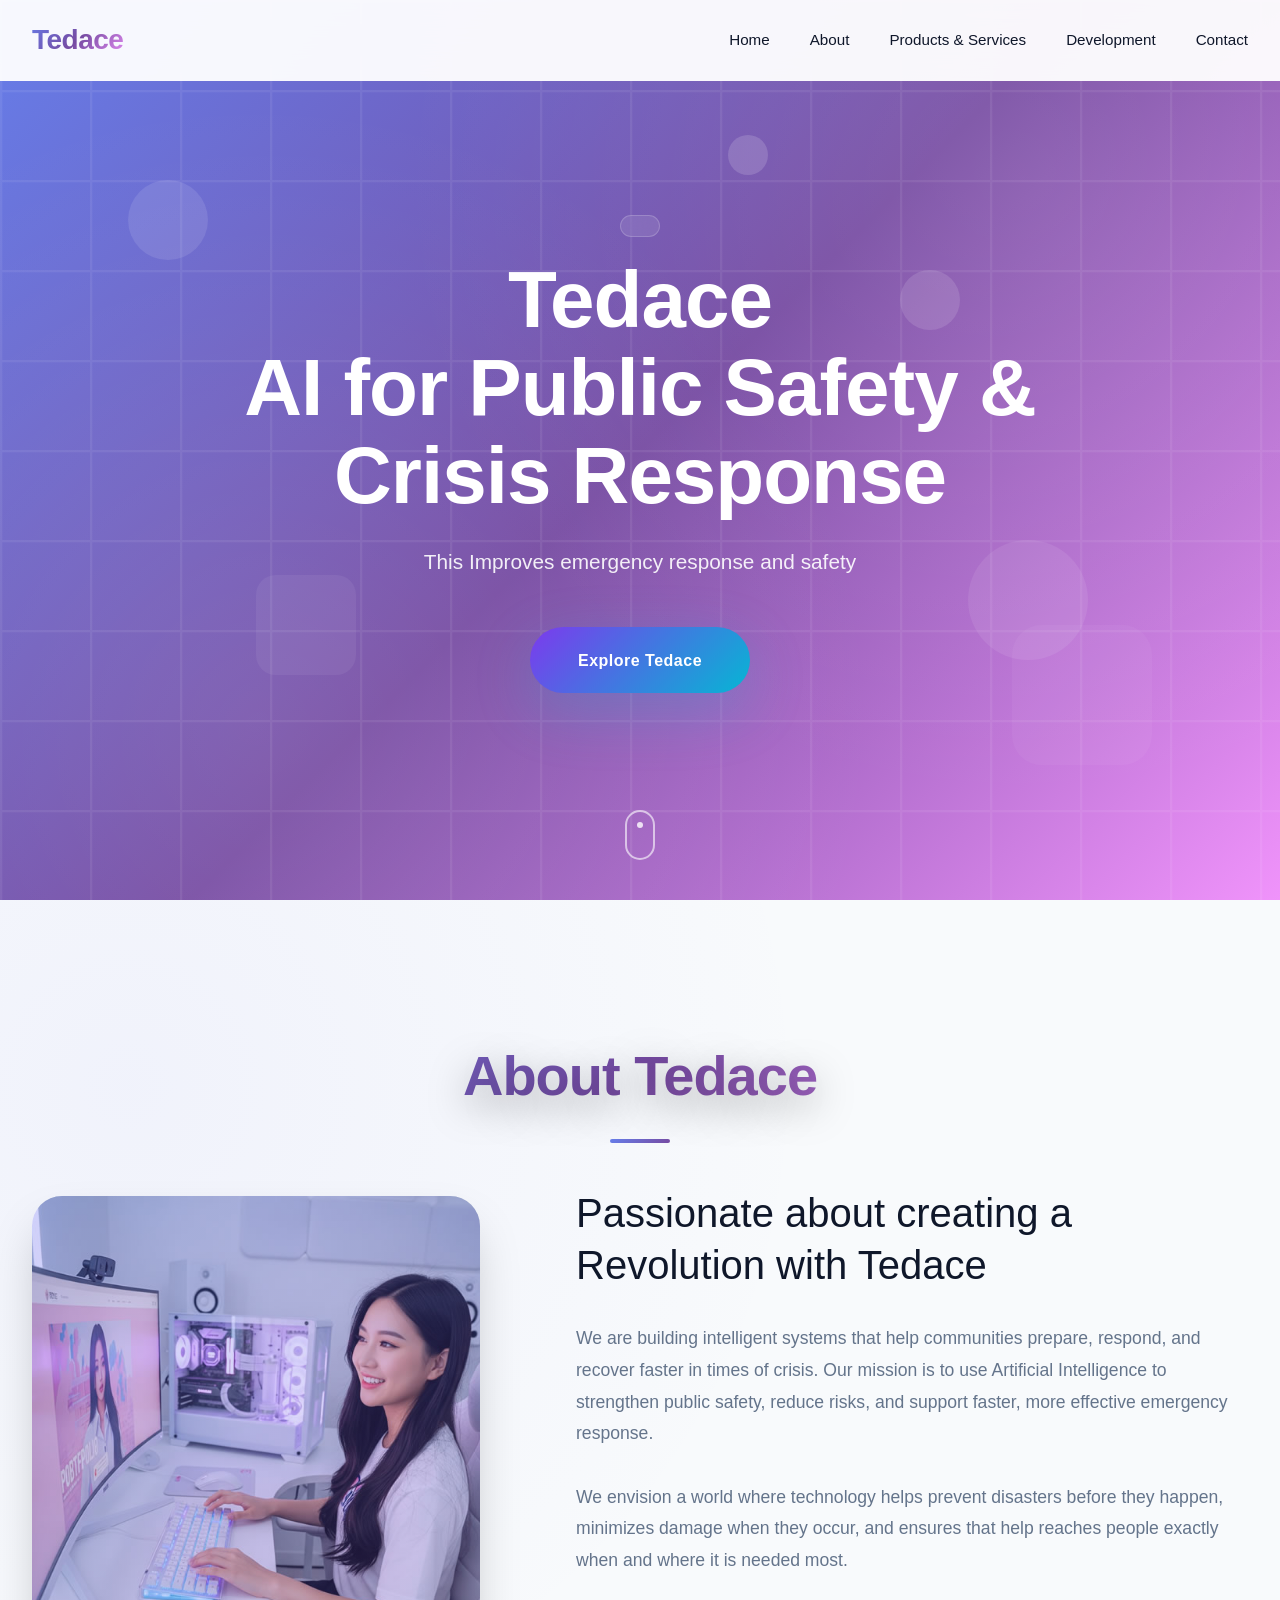
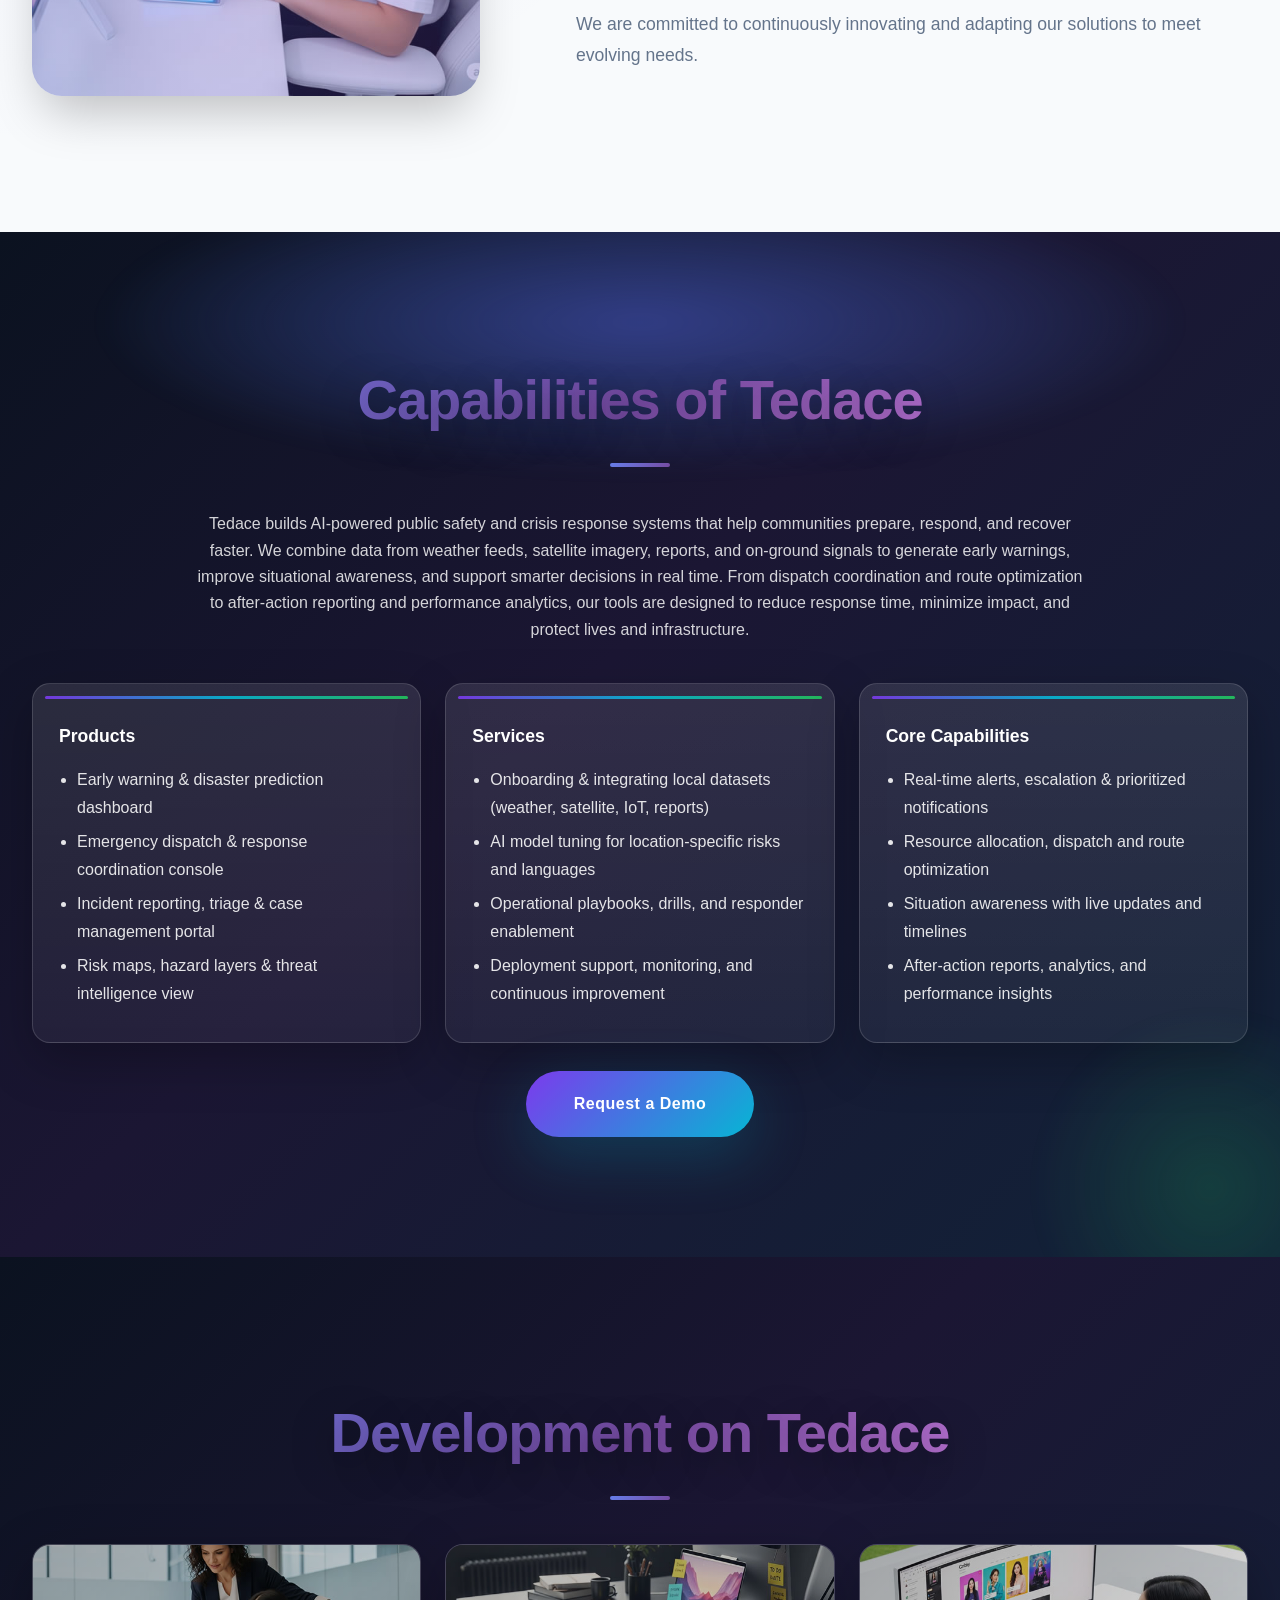
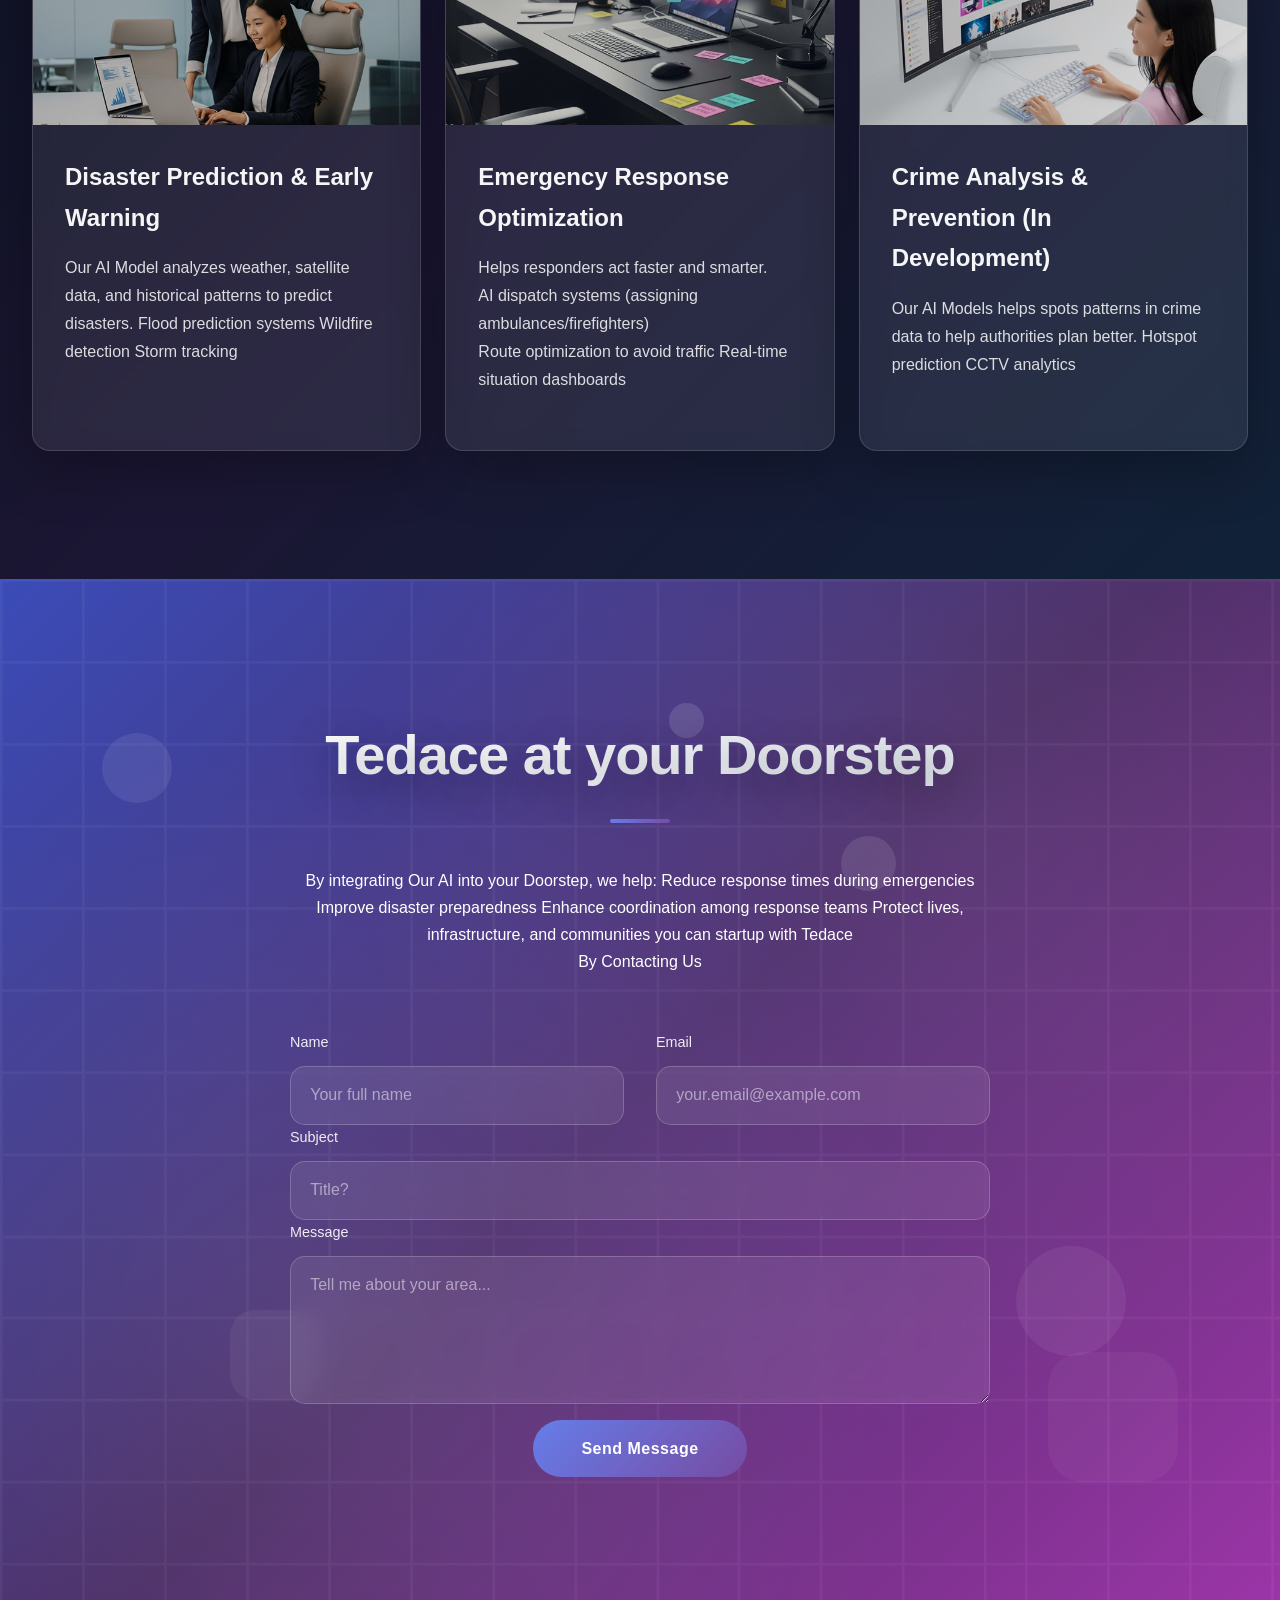
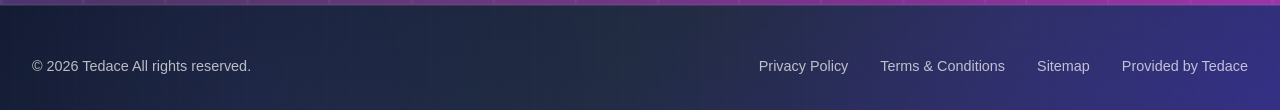
==== commit 5787bc18: "Update index.html" ====
--- a/index.html
+++ b/index.html
@@ -3,7 +3,7 @@
 <head>
     <meta charset="UTF-8">
     <meta name="viewport" content="width=device-width, initial-scale=1.0">
-    <title>Primetec</title>
+    <title>Tedace</title>
     <link href="templatemo-personal-style.css" rel="stylesheet">
 
 <!--
@@ -16,35 +16,35 @@
 </head>
 <body>
     <!-- Navigation -->
-    <nav id="navbar">
-        <div class="nav-container">
-            <div class="logo">Primetec</div>
-            <ul class="nav-links">
-                <li><a href="index.html#home">Home</a></li>
-                <li><a href="index.html#about">About</a></li>
-                <li><a href="index.html#capabilities">Products &amp; Services</a></li>
-                <li><a href="index.html#portfolio">Development</a></li>
-                <li><a href="index.html#contact">Contact</a></li>
-            </ul>
-            <div class="mobile-menu-toggle" id="mobileMenuToggle">
-                <div class="hamburger"></div>
+    <nav id="navbar">
+        <div class="nav-container">
+            <div class="logo">Tedace</div>
+            <ul class="nav-links">
+                <li><a href="index.html#home">Home</a></li>
+                <li><a href="index.html#about">About</a></li>
+                <li><a href="index.html#capabilities">Products &amp; Services</a></li>
+                <li><a href="index.html#portfolio">Development</a></li>
+                <li><a href="index.html#contact">Contact</a></li>
+            </ul>
+            <div class="mobile-menu-toggle" id="mobileMenuToggle">
                 <div class="hamburger"></div>
                 <div class="hamburger"></div>
+                <div class="hamburger"></div>
             </div>
         </div>
     </nav>
 
     <!-- Mobile Menu -->
-    <div class="mobile-menu" id="mobileMenu">
-        <ul class="mobile-nav-links">
-            <li><a href="index.html#home">Home</a></li>
-            <li><a href="index.html#about">About</a></li>
-            <li><a href="index.html#capabilities">Products &amp; Services</a></li>
-            <li><a href="index.html#portfolio">Development</a></li>
-            <li><a href="index.html#contact">Contact</a></li>
-        </ul>
-    </div>
-
+    <div class="mobile-menu" id="mobileMenu">
+        <ul class="mobile-nav-links">
+            <li><a href="index.html#home">Home</a></li>
+            <li><a href="index.html#about">About</a></li>
+            <li><a href="index.html#capabilities">Products &amp; Services</a></li>
+            <li><a href="index.html#portfolio">Development</a></li>
+            <li><a href="index.html#contact">Contact</a></li>
+        </ul>
+    </div>
+
     <!-- Hero Section -->
     <section id="home" class="hero">
         <div class="floating-shapes">
@@ -55,87 +55,87 @@
             <div class="shape shape-5"></div>
             <div class="shape shape-6"></div>
         </div>
-        <div class="hero-content">
-            <div class="hero-subtitle">
-                <span class="hero-ops-label"></span>
-                <span class="hero-ops-text"></span>
-            </div>
-            <h1>PRIMETEC <BR>AI for Public Safety & Crisis Response</h1>
-            <p class="subtitle"> This Improves emergency response and safety</p>
-            <a href="index.html#portfolio" class="cta-button">Explore Primetec</a>
-        </div>
-        <div class="scroll-indicator" onclick="document.getElementById('about').scrollIntoView()"></div>
+        <div class="hero-content">
+            <div class="hero-subtitle">
+                <span class="hero-ops-label"></span>
+                <span class="hero-ops-text"></span>
+            </div>
+            <h1>Tedace <BR>AI for Public Safety & Crisis Response</h1>
+            <p class="subtitle"> This Improves emergency response and safety</p>
+            <a href="index.html#portfolio" class="cta-button">Explore Tedace</a>
+        </div>
+        <div class="scroll-indicator" onclick="document.getElementById('about').scrollIntoView()"></div>
     </section>
 
     <!-- About Section -->
     <section id="about" class="about">
         <div class="container">
-            <h2 class="section-title fade-in">About Primetec</h2>
+            <h2 class="section-title fade-in">About Tedace</h2>
             <div class="about-content">
-                <div class="about-image slide-in-left"></div>
-                <div class="about-text slide-in-right">
-                    <h3>Passionate about creating a Revolution with Primetec</h3>
-                    <p>We are building intelligent systems that help communities prepare, respond, and recover faster in times of crisis. Our mission is to use Artificial Intelligence to strengthen public safety, reduce risks, and support faster, more effective emergency response.</p>
-                    <p>We envision a world where technology helps prevent disasters before they happen, minimizes damage when they occur, and ensures that help reaches people exactly when and where it is needed most.</p>
-                    <p>We are committed to continuously innovating and adapting our solutions to meet evolving needs.</p>
-                </div>
-            </div>
-        </div>
-    </section>
-
-    <!-- Capabilities / Products & Services -->
-    <section id="capabilities" class="capabilities">
-        <div class="container">
-            <h2 class="section-title fade-in">Capabilities of Primetec</h2>
-            <p class="section-subtitle fade-in">
-                Primetec builds AI-powered public safety and crisis response systems that help communities prepare, respond, and recover faster.
-                We combine data from weather feeds, satellite imagery, reports, and on-ground signals to generate early warnings, improve situational awareness, and support smarter decisions in real time.
-                From dispatch coordination and route optimization to after-action reporting and performance analytics, our tools are designed to reduce response time, minimize impact, and protect lives and infrastructure.
-            </p>
-
-            <div class="capabilities-grid">
-                <div class="capability-card">
-                    <h3>Products</h3>
-                    <ul>
-                        <li>Early warning &amp; disaster prediction dashboard</li>
-                        <li>Emergency dispatch &amp; response coordination console</li>
-                        <li>Incident reporting, triage &amp; case management portal</li>
-                        <li>Risk maps, hazard layers &amp; threat intelligence view</li>
-                    </ul>
-                </div>
-
-                <div class="capability-card">
-                    <h3>Services</h3>
-                    <ul>
-                        <li>Onboarding &amp; integrating local datasets (weather, satellite, IoT, reports)</li>
-                        <li>AI model tuning for location-specific risks and languages</li>
-                        <li>Operational playbooks, drills, and responder enablement</li>
-                        <li>Deployment support, monitoring, and continuous improvement</li>
-                    </ul>
-                </div>
-
-                <div class="capability-card">
-                    <h3>Core Capabilities</h3>
-                    <ul>
-                        <li>Real-time alerts, escalation &amp; prioritized notifications</li>
-                        <li>Resource allocation, dispatch and route optimization</li>
-                        <li>Situation awareness with live updates and timelines</li>
-                        <li>After-action reports, analytics, and performance insights</li>
-                    </ul>
-                </div>
-            </div>
-
-            <div style="text-align:center; margin-top: 28px;">
-                <a href="index.html#contact" class="cta-button">Request a Demo</a>
-            </div>
-        </div>
-    </section>
-
-    <!-- Portfolio Section -->
-    <section id="portfolio" class="portfolio">
-        <div class="container">
-            <h2 class="section-title fade-in">Development on Primetec</h2>
-            <div class="portfolio-grid">
+                <div class="about-image slide-in-left"></div>
+                <div class="about-text slide-in-right">
+                    <h3>Passionate about creating a Revolution with Tedace</h3>
+                    <p>We are building intelligent systems that help communities prepare, respond, and recover faster in times of crisis. Our mission is to use Artificial Intelligence to strengthen public safety, reduce risks, and support faster, more effective emergency response.</p>
+                    <p>We envision a world where technology helps prevent disasters before they happen, minimizes damage when they occur, and ensures that help reaches people exactly when and where it is needed most.</p>
+                    <p>We are committed to continuously innovating and adapting our solutions to meet evolving needs.</p>
+                </div>
+            </div>
+        </div>
+    </section>
+
+    <!-- Capabilities / Products & Services -->
+    <section id="capabilities" class="capabilities">
+        <div class="container">
+            <h2 class="section-title fade-in">Capabilities of Tedace</h2>
+            <p class="section-subtitle fade-in">
+                Tedace builds AI-powered public safety and crisis response systems that help communities prepare, respond, and recover faster.
+                We combine data from weather feeds, satellite imagery, reports, and on-ground signals to generate early warnings, improve situational awareness, and support smarter decisions in real time.
+                From dispatch coordination and route optimization to after-action reporting and performance analytics, our tools are designed to reduce response time, minimize impact, and protect lives and infrastructure.
+            </p>
+
+            <div class="capabilities-grid">
+                <div class="capability-card">
+                    <h3>Products</h3>
+                    <ul>
+                        <li>Early warning &amp; disaster prediction dashboard</li>
+                        <li>Emergency dispatch &amp; response coordination console</li>
+                        <li>Incident reporting, triage &amp; case management portal</li>
+                        <li>Risk maps, hazard layers &amp; threat intelligence view</li>
+                    </ul>
+                </div>
+
+                <div class="capability-card">
+                    <h3>Services</h3>
+                    <ul>
+                        <li>Onboarding &amp; integrating local datasets (weather, satellite, IoT, reports)</li>
+                        <li>AI model tuning for location-specific risks and languages</li>
+                        <li>Operational playbooks, drills, and responder enablement</li>
+                        <li>Deployment support, monitoring, and continuous improvement</li>
+                    </ul>
+                </div>
+
+                <div class="capability-card">
+                    <h3>Core Capabilities</h3>
+                    <ul>
+                        <li>Real-time alerts, escalation &amp; prioritized notifications</li>
+                        <li>Resource allocation, dispatch and route optimization</li>
+                        <li>Situation awareness with live updates and timelines</li>
+                        <li>After-action reports, analytics, and performance insights</li>
+                    </ul>
+                </div>
+            </div>
+
+            <div style="text-align:center; margin-top: 28px;">
+                <a href="index.html#contact" class="cta-button">Request a Demo</a>
+            </div>
+        </div>
+    </section>
+
+    <!-- Portfolio Section -->
+    <section id="portfolio" class="portfolio">
+        <div class="container">
+            <h2 class="section-title fade-in">Development on Tedace</h2>
+            <div class="portfolio-grid">
                 <div class="portfolio-item">
                     <div class="portfolio-image"></div>
                     <div class="portfolio-content">
@@ -160,21 +160,21 @@
                         
                     </div>
                 </div>
-                <div class="portfolio-item">
-                    <div class="portfolio-image"></div>
-                    <div class="portfolio-content">
-                        <h4> Crime Analysis & Prevention (In Development)</h4>
-                        <p>Our AI Models helps spots patterns in crime data to help authorities plan better.
+                <div class="portfolio-item">
+                    <div class="portfolio-image"></div>
+                    <div class="portfolio-content">
+                        <h4> Crime Analysis & Prevention (In Development)</h4>
+                        <p>Our AI Models helps spots patterns in crime data to help authorities plan better.
 
 Hotspot prediction
 CCTV analytics
 </p>
                         
-                    </div>
-                </div>
-            </div>
-        </div>
-    </section>
+                    </div>
+                </div>
+            </div>
+        </div>
+    </section>
 
     <!-- Contact Section -->
     <section id="contact" class="contact">
@@ -188,16 +188,16 @@
         </div>
         <div class="container">
             <div class="contact-content">
-                <h2 class="section-title fade-in">Primetec at your Doorstep</h2>
+                <h2 class="section-title fade-in">Tedace at your Doorstep</h2>
                 <p class="fade-in">By integrating Our AI into your Doorstep, we help:
 
 Reduce response times during emergencies
 Improve disaster preparedness
 Enhance coordination among response teams
-Protect lives, infrastructure, and communities you can startup with Primetec <br>By Contacting Us</p>
+Protect lives, infrastructure, and communities you can startup with Tedace <br>By Contacting Us</p>
                 <br>
 				<br>
-				<form id="contact" action="mailto:admin@primetec.com.ng" method="post">
+				<form id="contact" action="mailto:admin@Tedace.com.ng" method="post">
                     <div class="form-row">
                         <div class="form-group">
                             <label for="name">Name</label>
@@ -227,14 +227,14 @@
         <div class="container">
             <div class="footer-content">
                 <div class="footer-left">
-                    <p>&copy; 2026 Primetec All rights reserved.</p>
-                </div>
-                <div class="footer-right">
-                    <a href="privacy-policy.html">Privacy Policy</a>
-                    <a href="terms-conditions.html">Terms &amp; Conditions</a>
-                    <a href="index.html#sitemap">Sitemap</a>
-                    <a href="index.html#" target="_blank" rel="noopener nofollow">Provided by Primetec</a>
-                </div>
+                    <p>&copy; 2026 Tedace All rights reserved.</p>
+                </div>
+                <div class="footer-right">
+                    <a href="privacy-policy.html">Privacy Policy</a>
+                    <a href="terms-conditions.html">Terms &amp; Conditions</a>
+                    <a href="index.html#sitemap">Sitemap</a>
+                    <a href="index.html#" target="_blank" rel="noopener nofollow">Provided by Tedace</a>
+                </div>
             </div>
         </div>
     </footer>
@@ -242,4 +242,4 @@
 <script src="templatemo-personal-javascripts.js"></script>
 
 </body>
-</html>
+</html>
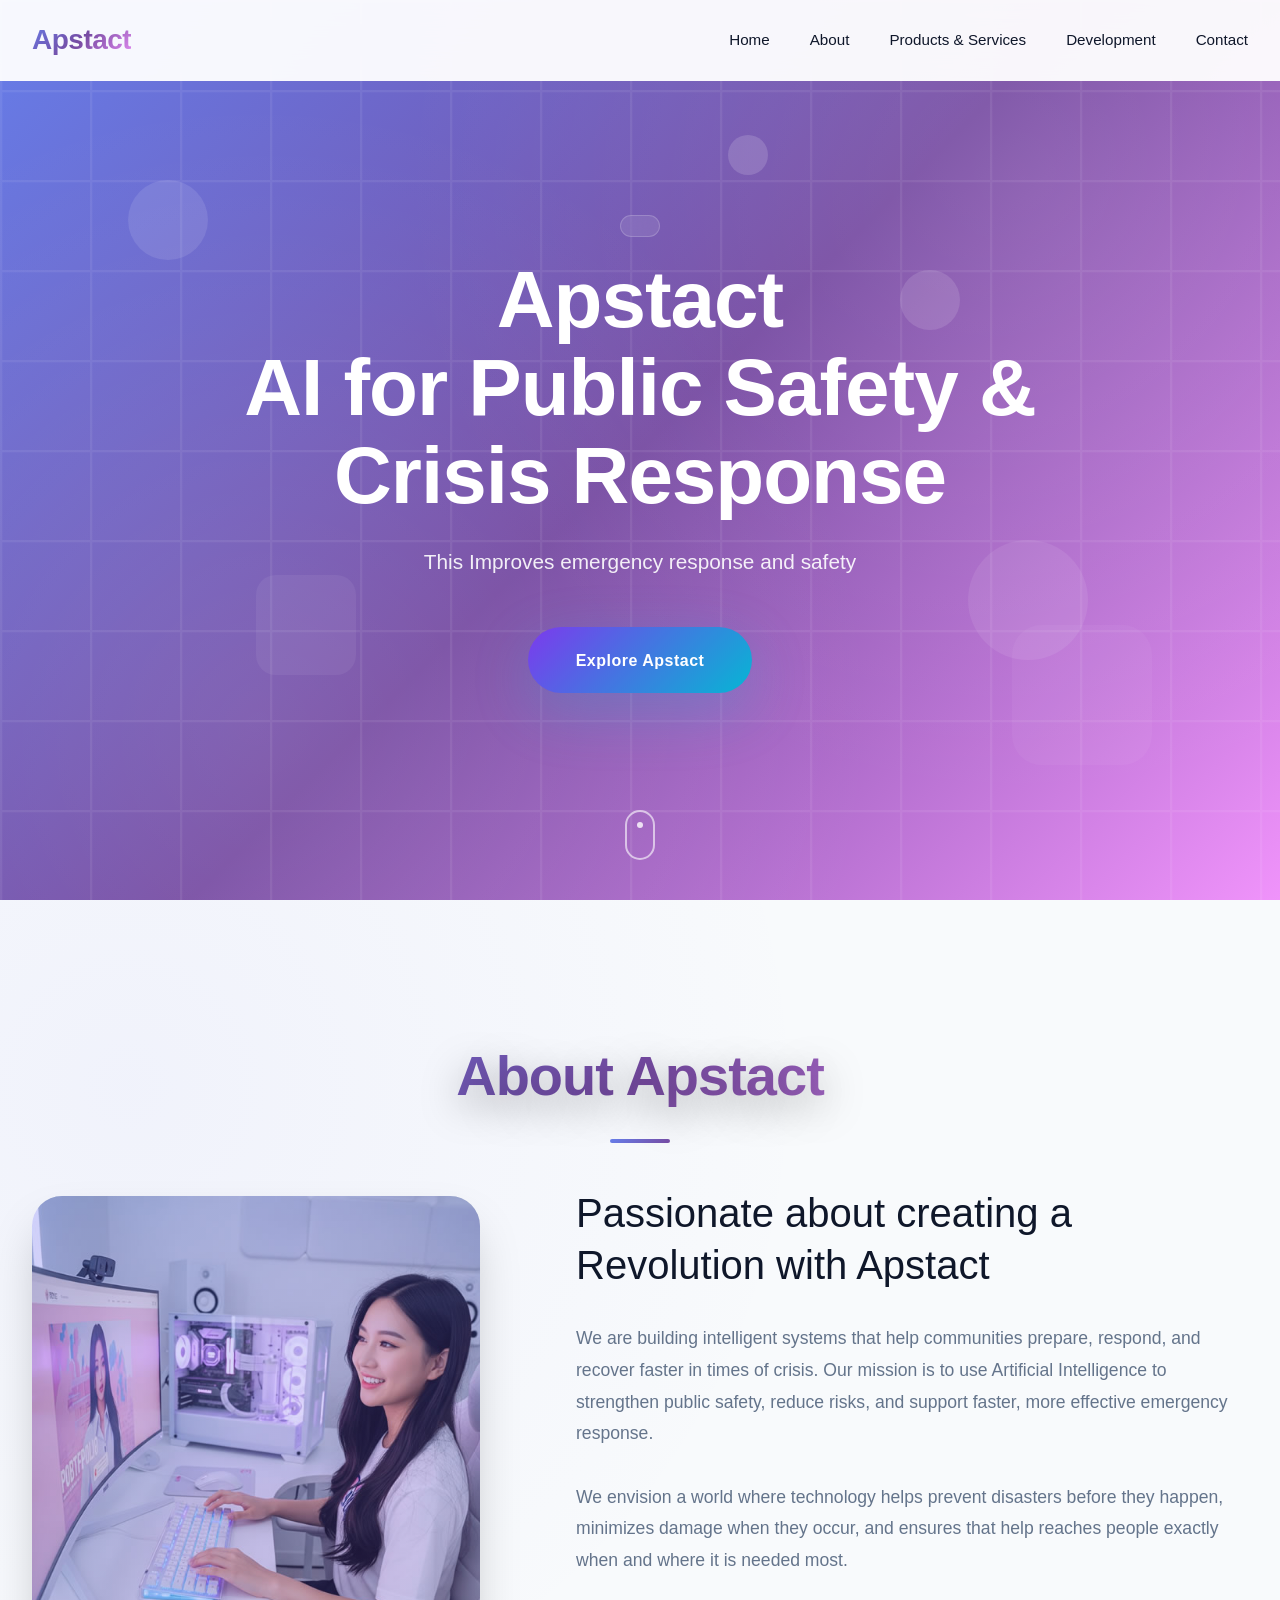
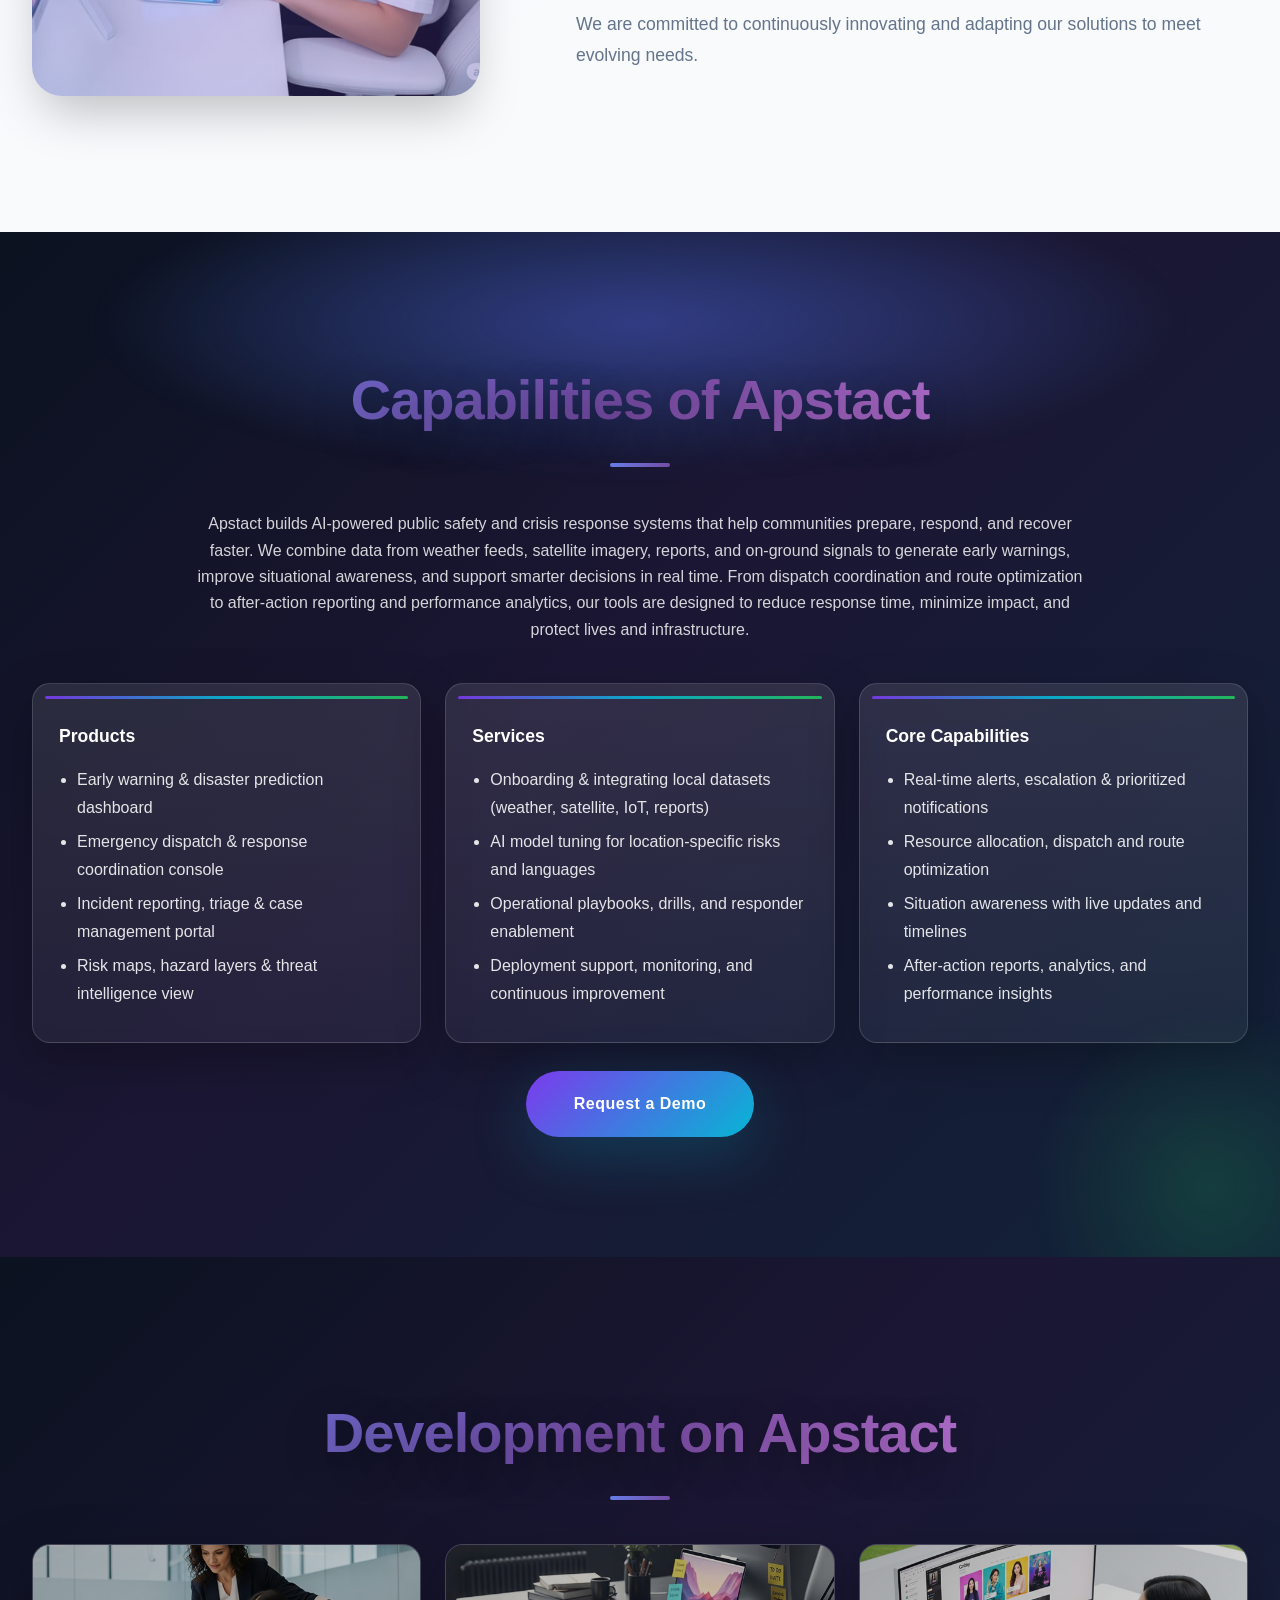
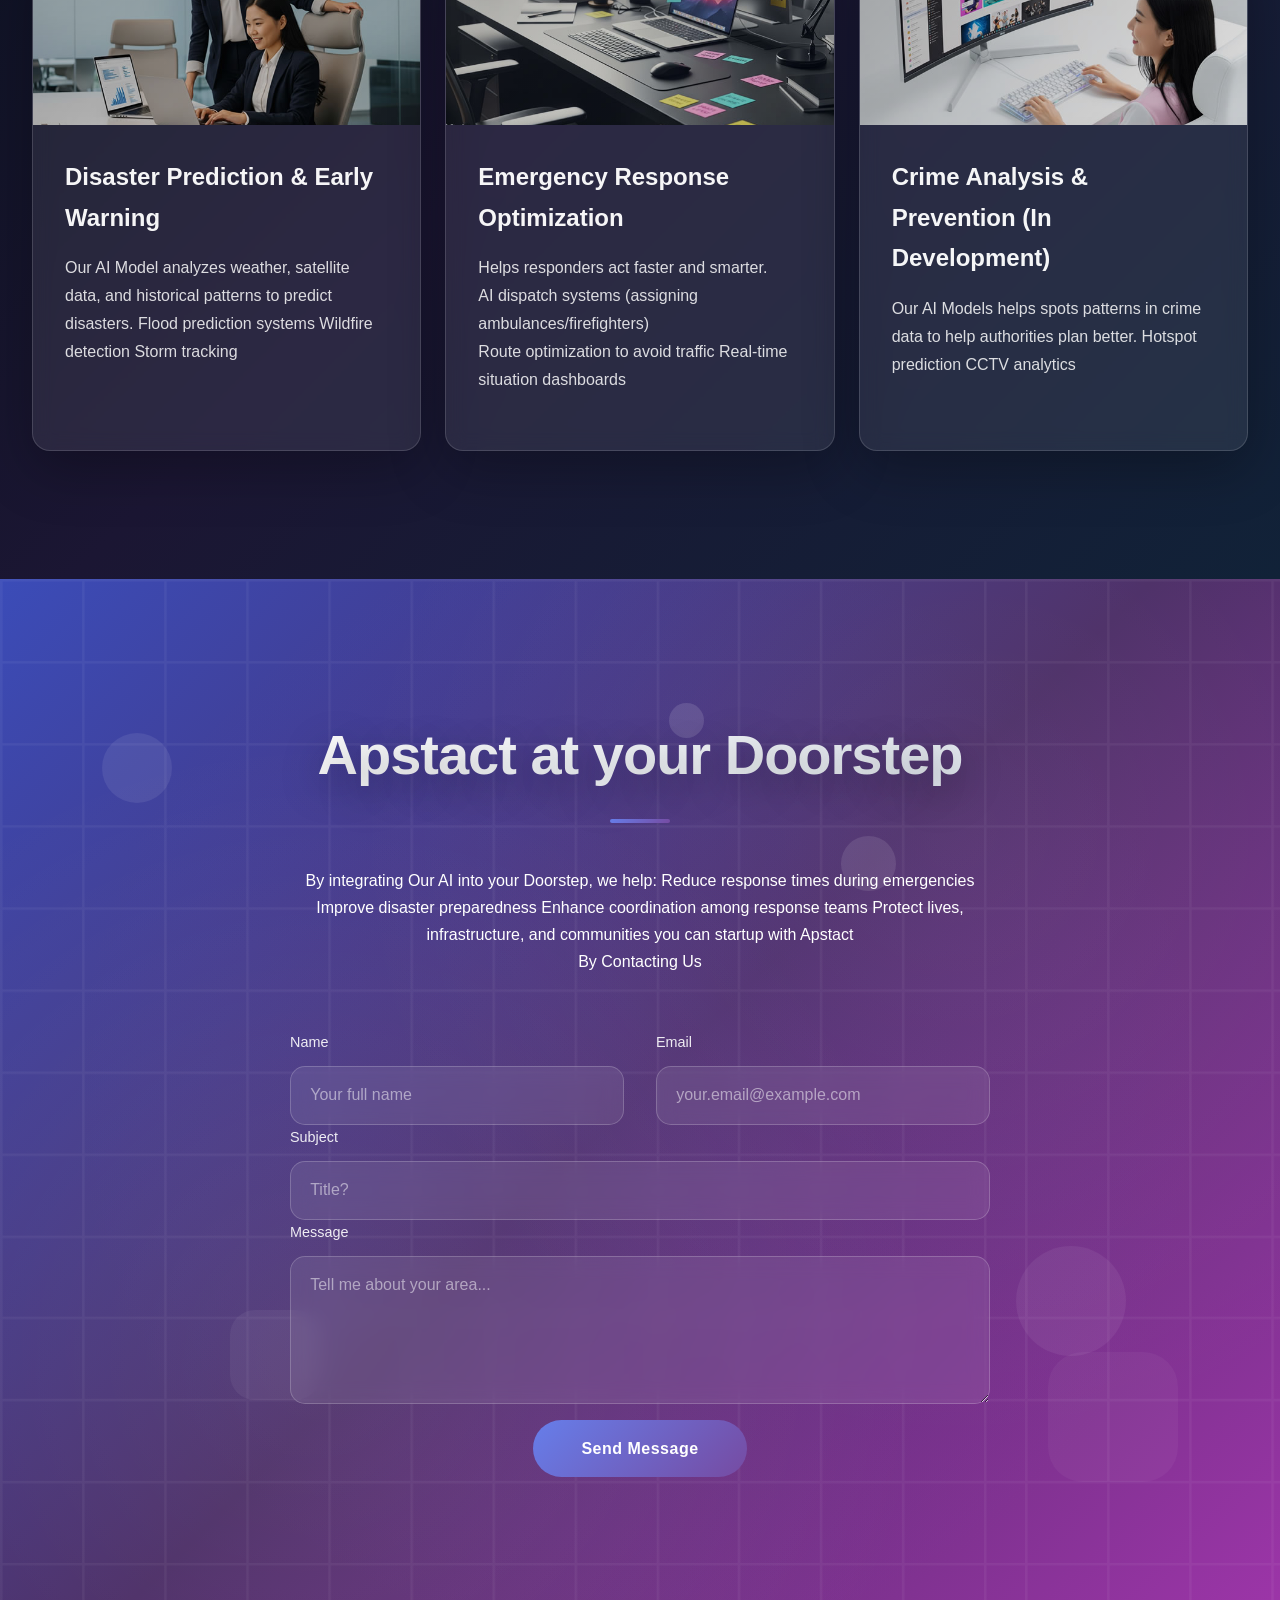
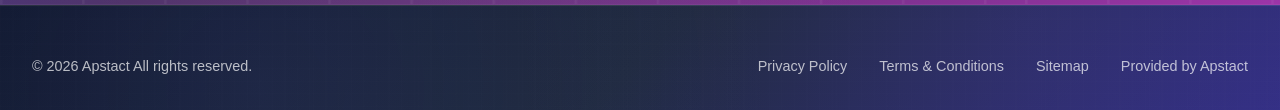
==== commit 440328f6: "Update index.html" ====
--- a/index.html
+++ b/index.html
@@ -3,7 +3,7 @@
 <head>
     <meta charset="UTF-8">
     <meta name="viewport" content="width=device-width, initial-scale=1.0">
-    <title>Tedace</title>
+    <title>Apstact</title>
     <link href="templatemo-personal-style.css" rel="stylesheet">
 
 <!--
@@ -18,7 +18,7 @@
     <!-- Navigation -->
     <nav id="navbar">
         <div class="nav-container">
-            <div class="logo">Tedace</div>
+            <div class="logo">Apstact</div>
             <ul class="nav-links">
                 <li><a href="index.html#home">Home</a></li>
                 <li><a href="index.html#about">About</a></li>
@@ -60,9 +60,9 @@
                 <span class="hero-ops-label"></span>
                 <span class="hero-ops-text"></span>
             </div>
-            <h1>Tedace <BR>AI for Public Safety & Crisis Response</h1>
+            <h1>Apstact <BR>AI for Public Safety & Crisis Response</h1>
             <p class="subtitle"> This Improves emergency response and safety</p>
-            <a href="index.html#portfolio" class="cta-button">Explore Tedace</a>
+            <a href="index.html#portfolio" class="cta-button">Explore Apstact</a>
         </div>
         <div class="scroll-indicator" onclick="document.getElementById('about').scrollIntoView()"></div>
     </section>
@@ -70,11 +70,11 @@
     <!-- About Section -->
     <section id="about" class="about">
         <div class="container">
-            <h2 class="section-title fade-in">About Tedace</h2>
+            <h2 class="section-title fade-in">About Apstact</h2>
             <div class="about-content">
                 <div class="about-image slide-in-left"></div>
                 <div class="about-text slide-in-right">
-                    <h3>Passionate about creating a Revolution with Tedace</h3>
+                    <h3>Passionate about creating a Revolution with Apstact</h3>
                     <p>We are building intelligent systems that help communities prepare, respond, and recover faster in times of crisis. Our mission is to use Artificial Intelligence to strengthen public safety, reduce risks, and support faster, more effective emergency response.</p>
                     <p>We envision a world where technology helps prevent disasters before they happen, minimizes damage when they occur, and ensures that help reaches people exactly when and where it is needed most.</p>
                     <p>We are committed to continuously innovating and adapting our solutions to meet evolving needs.</p>
@@ -86,9 +86,9 @@
     <!-- Capabilities / Products & Services -->
     <section id="capabilities" class="capabilities">
         <div class="container">
-            <h2 class="section-title fade-in">Capabilities of Tedace</h2>
+            <h2 class="section-title fade-in">Capabilities of Apstact</h2>
             <p class="section-subtitle fade-in">
-                Tedace builds AI-powered public safety and crisis response systems that help communities prepare, respond, and recover faster.
+                Apstact builds AI-powered public safety and crisis response systems that help communities prepare, respond, and recover faster.
                 We combine data from weather feeds, satellite imagery, reports, and on-ground signals to generate early warnings, improve situational awareness, and support smarter decisions in real time.
                 From dispatch coordination and route optimization to after-action reporting and performance analytics, our tools are designed to reduce response time, minimize impact, and protect lives and infrastructure.
             </p>
@@ -134,7 +134,7 @@
     <!-- Portfolio Section -->
     <section id="portfolio" class="portfolio">
         <div class="container">
-            <h2 class="section-title fade-in">Development on Tedace</h2>
+            <h2 class="section-title fade-in">Development on Apstact</h2>
             <div class="portfolio-grid">
                 <div class="portfolio-item">
                     <div class="portfolio-image"></div>
@@ -188,16 +188,16 @@
         </div>
         <div class="container">
             <div class="contact-content">
-                <h2 class="section-title fade-in">Tedace at your Doorstep</h2>
+                <h2 class="section-title fade-in">Apstact at your Doorstep</h2>
                 <p class="fade-in">By integrating Our AI into your Doorstep, we help:
 
 Reduce response times during emergencies
 Improve disaster preparedness
 Enhance coordination among response teams
-Protect lives, infrastructure, and communities you can startup with Tedace <br>By Contacting Us</p>
+Protect lives, infrastructure, and communities you can startup with Apstact <br>By Contacting Us</p>
                 <br>
 				<br>
-				<form id="contact" action="mailto:admin@Tedace.com.ng" method="post">
+				<form id="contact" action="mailto:admin@Apstact.com.ng" method="post">
                     <div class="form-row">
                         <div class="form-group">
                             <label for="name">Name</label>
@@ -227,13 +227,13 @@
         <div class="container">
             <div class="footer-content">
                 <div class="footer-left">
-                    <p>&copy; 2026 Tedace All rights reserved.</p>
+                    <p>&copy; 2026 Apstact All rights reserved.</p>
                 </div>
                 <div class="footer-right">
                     <a href="privacy-policy.html">Privacy Policy</a>
                     <a href="terms-conditions.html">Terms &amp; Conditions</a>
                     <a href="index.html#sitemap">Sitemap</a>
-                    <a href="index.html#" target="_blank" rel="noopener nofollow">Provided by Tedace</a>
+                    <a href="index.html#" target="_blank" rel="noopener nofollow">Provided by Apstact</a>
                 </div>
             </div>
         </div>
